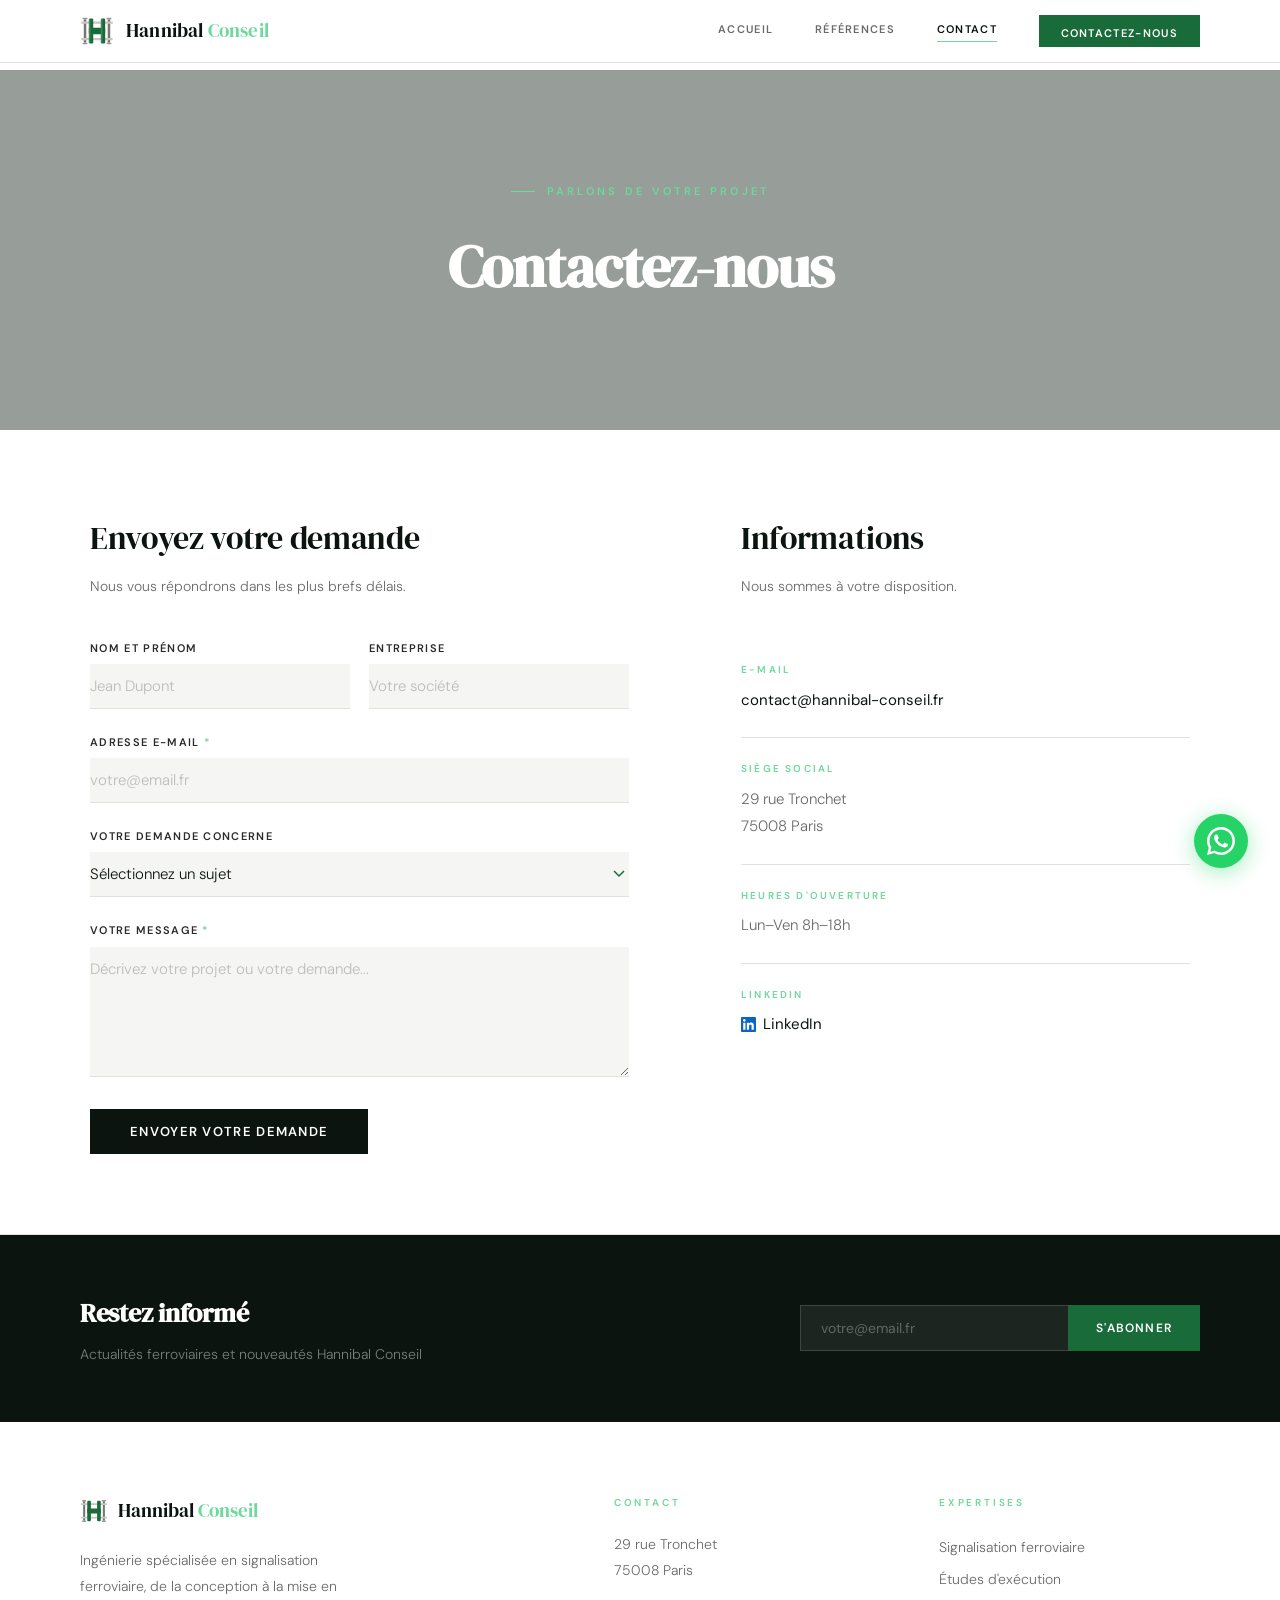
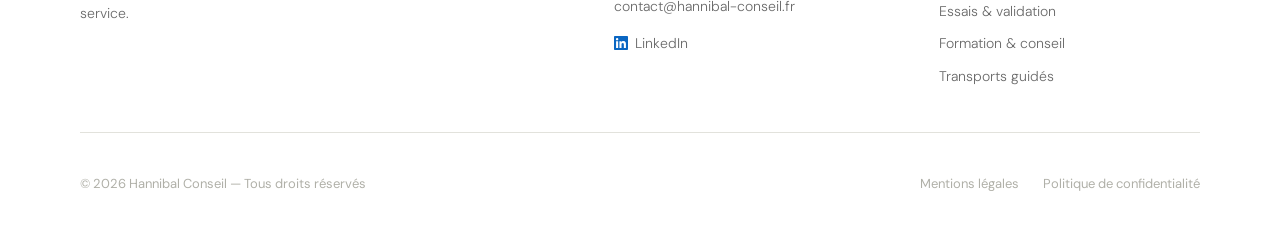
==== contact.html @ 4b941064 "Redesign: concept-ik inspired layout with unique railway touch - Full-screen centered hero with vide" ====
<!DOCTYPE html>
<html lang="fr">
<head>
<meta charset="UTF-8">
<link rel="icon" type="image/svg+xml" href="favicon.svg">
<link rel="shortcut icon" href="favicon.svg">
<meta name="viewport" content="width=device-width, initial-scale=1.0">
<title>Contact — Hannibal Conseil</title>
<meta name="description" content="Contactez Hannibal Conseil pour vos projets de signalisation ferroviaire. Réponse sous 24 à 48h ouvrées.">
<link href="https://fonts.googleapis.com/css2?family=DM+Sans:wght@300;400;500;600;700&family=DM+Serif+Display&display=swap" rel="stylesheet">
<link rel="stylesheet" href="style.css">
<style>
/* ── CONTACT ── */
.contact-wrap { padding: 5rem 5rem; background: var(--white); }
.contact-grid {
  display: grid; grid-template-columns: 1.2fr 1fr; gap: 7rem;
  max-width: 1100px; margin: 0 auto;
}

.form-title {
  font-family: 'DM Serif Display', serif; font-size: 2rem;
  color: var(--dark); margin-bottom: .5rem; letter-spacing: -.01em;
}
.form-sub { color: var(--muted); font-size: 14px; font-weight: 300; margin-bottom: 2.5rem; }
.form-row { display: grid; grid-template-columns: 1fr 1fr; gap: 1.2rem; }
.form-group { margin-bottom: 1.5rem; display: flex; flex-direction: column; gap: 6px; }
.form-group label { font-size: 11px; font-weight: 600; letter-spacing: .12em; text-transform: uppercase; color: var(--mid); }
.form-group input,
.form-group select,
.form-group textarea {
  background: var(--bg); border: none;
  border-bottom: 1.5px solid var(--border);
  padding: 12px 0; font-family: 'DM Sans', sans-serif;
  font-size: 15px; font-weight: 300; color: var(--dark);
  outline: none; width: 100%; transition: border-color .25s; appearance: none;
}
.form-group input:focus,
.form-group select:focus,
.form-group textarea:focus { border-bottom-color: var(--green); }
.form-group input::placeholder,
.form-group textarea::placeholder { color: rgba(106,106,106,.4); }
.form-group textarea { resize: vertical; min-height: 130px; }
.form-group select {
  background-image: url("data:image/svg+xml,%3Csvg xmlns='http://www.w3.org/2000/svg' width='12' height='8' viewBox='0 0 12 8'%3E%3Cpath d='M1 1l5 5 5-5' stroke='%231a6b3a' stroke-width='1.5' fill='none'/%3E%3C/svg%3E");
  background-repeat: no-repeat; background-position: right 4px center;
  background-color: var(--bg); padding-right: 32px; cursor: pointer;
}
.form-req { color: #6dd99a; }
.btn-submit {
  background: var(--dark); color: var(--white);
  border: none; padding: 14px 40px;
  font-family: 'DM Sans', sans-serif; font-size: 13px; font-weight: 600;
  letter-spacing: .1em; text-transform: uppercase;
  cursor: pointer; transition: background .2s, transform .2s; margin-top: .5rem;
}
.btn-submit:hover { background: var(--green); transform: translateY(-2px); }

/* Infos côté droit */
.info-title {
  font-family: 'DM Serif Display', serif; font-size: 2rem;
  color: var(--dark); margin-bottom: .5rem; letter-spacing: -.01em;
}
.info-sub { color: var(--muted); font-size: 14px; font-weight: 300; margin-bottom: 2.5rem; }
.info-block { padding: 1.4rem 0; border-bottom: 1px solid var(--border); }
.info-block:last-of-type { border-bottom: none; }
.info-label { font-size: 10px; font-weight: 600; letter-spacing: .22em; text-transform: uppercase; color: #6dd99a; margin-bottom: .5rem; }
.info-block p { color: var(--muted); font-size: 15px; font-weight: 300; line-height: 1.85; }
.info-block a { color: var(--dark); font-size: 15px; font-weight: 400; transition: color .2s; }
.info-block a:hover { color: #6dd99a; }

/* ════════════════════
   RESPONSIVE CONTACT
════════════════════ */
@media (max-width: 1100px) {
  .contact-wrap { padding: 4rem 3rem; }
  .contact-grid { gap: 5rem; }
}

@media (max-width: 900px) {
  .contact-wrap { padding: 3rem 2.5rem; }
  .contact-grid { grid-template-columns: 1fr; gap: 3.5rem; }
}

@media (max-width: 600px) {
  .contact-wrap { padding: 2.5rem 1.5rem; }
  .form-row { grid-template-columns: 1fr; }
  .btn-submit { width: 100%; text-align: center; }
}
</style>
</head>
<body>

<!-- BARRE DE PROGRESSION -->
<div class="scroll-progress" id="scroll-progress"></div>

<!-- BURGER OVERLAY -->
<div class="nav-overlay" id="nav-overlay">
  <a href="index.html">Accueil</a>
  <a href="references.html">Références</a>
  <a href="contact.html">Contact</a>
  <a href="contact.html" class="nav-overlay-cta">Contactez-nous</a>
</div>

<!-- NAV -->
<nav id="navbar" class="opaque">
  <a href="index.html" class="nav-logo">
    <svg viewBox="0 0 54 54" style="width:34px;height:34px;flex-shrink:0" xmlns="http://www.w3.org/2000/svg">
      <rect x="4" y="6" width="8" height="2.5" rx="1" fill="#9a9896"/>
      <rect x="6" y="8.5" width="4" height="37" fill="#787674"/>
      <rect x="4" y="45.5" width="8" height="2.5" rx="1" fill="#9a9896"/>
      <rect x="42" y="6" width="8" height="2.5" rx="1" fill="#9a9896"/>
      <rect x="44" y="8.5" width="4" height="37" fill="#787674"/>
      <rect x="42" y="45.5" width="8" height="2.5" rx="1" fill="#9a9896"/>
      <rect x="2" y="12" width="50" height="3.5" rx="1" fill="#c8c6c2"/>
      <rect x="2" y="38" width="50" height="3.5" rx="1" fill="#c8c6c2"/>
      <rect x="14" y="7" width="7" height="40" rx="2" fill="#1a6b3a"/>
      <rect x="33" y="7" width="7" height="40" rx="2" fill="#1a6b3a"/>
      <rect x="14" y="22" width="26" height="10" rx="1.5" fill="#1a6b3a"/>
      <rect x="14" y="7" width="2.5" height="40" rx="1" fill="white" opacity="0.18"/>
      <rect x="33" y="7" width="2.5" height="40" rx="1" fill="white" opacity="0.18"/>
    </svg>
    <span class="nav-brand">Hannibal <em>Conseil</em></span>
  </a>
  <div class="nav-links">
    <a href="index.html">Accueil</a>
    <a href="references.html">Références</a>
    <a href="contact.html" class="active">Contact</a>
    <a href="contact.html" class="nav-cta">Contactez-nous</a>
  </div>
  <button class="burger" id="burger" aria-label="Menu">
    <span></span><span></span><span></span>
  </button>
</nav>

<!-- PAGE HERO -->
<div class="page-hero">
  <div class="page-hero-bg" style="background-image:url('https://images.unsplash.com/photo-1671695060824-3ff0fd2e7079?auto=format&fit=crop&w=1920')"></div>
  <div class="page-hero-overlay"></div>
  <div class="page-hero-content">
    <div class="page-hero-eyebrow">Parlons de votre projet</div>
    <h1>Contactez-nous</h1>
  </div>
</div>

<!-- FORMULAIRE + INFOS -->
<section class="contact-wrap">
  <div class="contact-grid">

    <!-- Formulaire -->
    <div class="reveal">
      <div class="form-title">Envoyez votre demande</div>
      <p class="form-sub">Nous vous répondrons dans les plus brefs délais.</p>
      <form name="contact" method="POST" data-netlify="true" data-netlify-honeypot="bot-field" action="/merci.html" id="contact-form">
        <input type="hidden" name="form-name" value="contact">
        <p hidden><input name="bot-field"></p>
        <div class="form-row">
          <div class="form-group">
            <label>Nom et Prénom</label>
            <input type="text" name="from_name" placeholder="Jean Dupont" required>
          </div>
          <div class="form-group">
            <label>Entreprise</label>
            <input type="text" name="company" placeholder="Votre société">
          </div>
        </div>
        <div class="form-group">
          <label>Adresse e-mail <span class="form-req">*</span></label>
          <input type="email" name="reply_to" placeholder="votre@email.fr" required>
        </div>
        <div class="form-group">
          <label>Votre demande concerne</label>
          <select name="subject">
            <option value="" disabled selected>Sélectionnez un sujet</option>
            <option value="Une prestation d'essais">Une prestation d'essais</option>
            <option value="Une prestation d'études">Une prestation d'études</option>
            <option value="Une formation">Une formation</option>
            <option value="Autre">Autre...</option>
          </select>
        </div>
        <div class="form-group">
          <label>Votre message <span class="form-req">*</span></label>
          <textarea name="message" placeholder="Décrivez votre projet ou votre demande..." required></textarea>
        </div>
        <button type="submit" class="btn-submit">Envoyer votre demande</button>
      </form>
    </div>

    <!-- Informations -->
    <div class="reveal d1">
      <div class="info-title">Informations</div>
      <p class="info-sub">Nous sommes à votre disposition.</p>
      <div class="info-block">
        <div class="info-label">E-mail</div>
        <a href="mailto:contact@hannibal-conseil.fr">contact@hannibal-conseil.fr</a>
      </div>
      <div class="info-block">
        <div class="info-label">Siège social</div>
        <p>29 rue Tronchet<br>75008 Paris</p>
      </div>
      <div class="info-block">
        <div class="info-label">Heures d'ouverture</div>
        <p>Lun–Ven 8h–18h</p>
      </div>
      <div class="info-block">
        <div class="info-label">LinkedIn</div>
        <a href="https://www.linkedin.com/in/wisam-i-6a949890" target="_blank" style="display:inline-flex;align-items:center;gap:7px;">
  <svg xmlns="http://www.w3.org/2000/svg" width="15" height="15" viewBox="0 0 24 24" fill="#0A66C2"><path d="M20.447 20.452h-3.554v-5.569c0-1.328-.027-3.037-1.852-3.037-1.853 0-2.136 1.445-2.136 2.939v5.667H9.351V9h3.414v1.561h.046c.477-.9 1.637-1.85 3.37-1.85 3.601 0 4.267 2.37 4.267 5.455v6.286zM5.337 7.433a2.062 2.062 0 0 1-2.063-2.065 2.064 2.064 0 1 1 2.063 2.065zm1.782 13.019H3.555V9h3.564v11.452zM22.225 0H1.771C.792 0 0 .774 0 1.729v20.542C0 23.227.792 24 1.771 24h20.451C23.2 24 24 23.227 24 22.271V1.729C24 .774 23.2 0 22.222 0h.003z"/></svg>
  LinkedIn
</a>
      </div>
    </div>

  </div>
</section>

<!-- FOOTER -->
<footer>
  <div class="footer-newsletter">
    <div class="footer-newsletter-text">
      <h3>Restez informé</h3>
      <p>Actualités ferroviaires et nouveautés Hannibal Conseil</p>
    </div>
    <form class="newsletter-form" onsubmit="return false;">
      <input type="email" placeholder="votre@email.fr" aria-label="Votre adresse e-mail">
      <button type="submit">S'abonner</button>
    </form>
  </div>
  <div class="footer-main">
    <div class="footer-inner">
      <div class="footer-col">
        <div class="footer-logo">
          <svg viewBox="0 0 54 54" style="width:28px;height:28px" xmlns="http://www.w3.org/2000/svg">
            <rect x="4" y="6" width="8" height="2.5" rx="1" fill="#9a9896"/>
            <rect x="6" y="8.5" width="4" height="37" fill="#787674"/>
            <rect x="4" y="45.5" width="8" height="2.5" rx="1" fill="#9a9896"/>
            <rect x="42" y="6" width="8" height="2.5" rx="1" fill="#9a9896"/>
            <rect x="44" y="8.5" width="4" height="37" fill="#787674"/>
            <rect x="42" y="45.5" width="8" height="2.5" rx="1" fill="#9a9896"/>
            <rect x="2" y="12" width="50" height="3.5" rx="1" fill="#c8c6c2"/>
            <rect x="2" y="38" width="50" height="3.5" rx="1" fill="#c8c6c2"/>
            <rect x="14" y="7" width="7" height="40" rx="2" fill="#1a6b3a"/>
            <rect x="33" y="7" width="7" height="40" rx="2" fill="#1a6b3a"/>
            <rect x="14" y="22" width="26" height="10" rx="1.5" fill="#1a6b3a"/>
          </svg>
          <span class="footer-name">Hannibal <em>Conseil</em></span>
        </div>
        <p class="footer-desc">Ingénierie spécialisée en signalisation ferroviaire, de la conception à la mise en service.</p>
      </div>
      <div class="footer-col">
        <div class="footer-col-title">Contact</div>
        <p>29 rue Tronchet<br>75008 Paris</p>
        <a href="mailto:contact@hannibal-conseil.fr" style="margin-top:.6rem;display:block">contact@hannibal-conseil.fr</a>
        <a href="https://www.linkedin.com/in/wisam-i-6a949890" target="_blank" style="display:inline-flex;align-items:center;gap:7px;margin-top:.5rem">
          <svg xmlns="http://www.w3.org/2000/svg" width="14" height="14" viewBox="0 0 24 24" fill="#0A66C2"><path d="M20.447 20.452h-3.554v-5.569c0-1.328-.027-3.037-1.852-3.037-1.853 0-2.136 1.445-2.136 2.939v5.667H9.351V9h3.414v1.561h.046c.477-.9 1.637-1.85 3.37-1.85 3.601 0 4.267 2.37 4.267 5.455v6.286zM5.337 7.433a2.062 2.062 0 0 1-2.063-2.065 2.064 2.064 0 1 1 2.063 2.065zm1.782 13.019H3.555V9h3.564v11.452zM22.225 0H1.771C.792 0 0 .774 0 1.729v20.542C0 23.227.792 24 1.771 24h20.451C23.2 24 24 23.227 24 22.271V1.729C24 .774 23.2 0 22.222 0h.003z"/></svg>
          LinkedIn
        </a>
      </div>
      <div class="footer-col">
        <div class="footer-col-title">Expertises</div>
        <div class="footer-exp">
          Signalisation ferroviaire<br>
          Études d'exécution<br>
          Essais &amp; validation<br>
          Formation &amp; conseil<br>
          Transports guidés
        </div>
      </div>
    </div>
    <div class="footer-bottom">
      <span class="footer-copy">© 2026 Hannibal Conseil — Tous droits réservés</span>
      <div class="footer-legal">
        <a href="mentions-legales.html">Mentions légales</a>
        <a href="privacy-policy.html">Politique de confidentialité</a>
      </div>
    </div>
  </div>
</footer>

<!-- BOUTON WHATSAPP -->
<a href="contact.html" class="whatsapp-btn" aria-label="Nous contacter">
  <svg xmlns="http://www.w3.org/2000/svg" viewBox="0 0 24 24" fill="white">
    <path d="M17.472 14.382c-.297-.149-1.758-.867-2.03-.967-.273-.099-.471-.148-.67.15-.197.297-.767.966-.94 1.164-.173.199-.347.223-.644.075-.297-.15-1.255-.463-2.39-1.475-.883-.788-1.48-1.761-1.653-2.059-.173-.297-.018-.458.13-.606.134-.133.298-.347.446-.52.149-.174.198-.298.298-.497.099-.198.05-.371-.025-.52-.075-.149-.669-1.612-.916-2.207-.242-.579-.487-.5-.669-.51-.173-.008-.371-.01-.57-.01-.198 0-.52.074-.792.372-.272.297-1.04 1.016-1.04 2.479 0 1.462 1.065 2.875 1.213 3.074.149.198 2.096 3.2 5.077 4.487.709.306 1.262.489 1.694.625.712.227 1.36.195 1.871.118.571-.085 1.758-.719 2.006-1.413.248-.694.248-1.289.173-1.413-.074-.124-.272-.198-.57-.347z"/>
    <path d="M12 0C5.373 0 0 5.373 0 12c0 2.125.553 4.118 1.52 5.846L0 24l6.335-1.652C8.025 23.292 9.97 24 12 24c6.627 0 12-5.373 12-12S18.627 0 12 0zm0 21.818c-1.848 0-3.592-.537-5.07-1.466l-.364-.216-3.758.98.998-3.672-.237-.376C2.645 15.397 2.182 13.748 2.182 12c0-5.419 4.399-9.818 9.818-9.818S21.818 6.581 21.818 12 17.419 21.818 12 21.818z"/>
  </svg>
</a>

<script>
const bar = document.getElementById('scroll-progress');
window.addEventListener('scroll', () => {
  const h = document.documentElement;
  bar.style.width = (h.scrollTop / (h.scrollHeight - h.clientHeight) * 100) + '%';
}, { passive: true });

const nav = document.getElementById('navbar');
let lastY = 0;
window.addEventListener('scroll', () => {
  const y = window.scrollY;
  nav.style.transform = (y > lastY && y > 150) ? 'translateY(-100%)' : 'translateY(0)';
  lastY = y;
}, { passive: true });

const burger  = document.getElementById('burger');
const overlay = document.getElementById('nav-overlay');
burger.addEventListener('click', () => {
  burger.classList.toggle('open');
  overlay.classList.toggle('open');
  document.body.style.overflow = burger.classList.contains('open') ? 'hidden' : '';
});
overlay.querySelectorAll('a').forEach(a => {
  a.addEventListener('click', () => {
    burger.classList.remove('open');
    overlay.classList.remove('open');
    document.body.style.overflow = '';
  });
});

const io = new IntersectionObserver(entries => {
  entries.forEach(e => { if (e.isIntersecting) { e.target.classList.add('visible'); io.unobserve(e.target); } });
}, { threshold: 0.1 });
document.querySelectorAll('.reveal').forEach(el => io.observe(el));
</script>
</body>
</html>
---- style.css ----
/* ═══════════════════════════════════════════════════════════════
   HANNIBAL CONSEIL — Feuille de style commune v2
   ═══════════════════════════════════════════════════════════════ */

*, *::before, *::after { box-sizing: border-box; margin: 0; padding: 0; }

:root {
  --green:     #1a6b3a;
  --green-dk:  #0d4424;
  --green-lt:  #e8f5ee;
  --green-mid: #2d8f50;
  --green-acc: #6dd99a;
  --white:     #ffffff;
  --bg:        #f5f5f3;
  --dark:      #0c1410;
  --mid:       #2a2a2a;
  --muted:     #6a6a6a;
  --border:    #e2e2dc;
  --text:      #1e1e1e;
  --nav-h:     70px;
}

html { scroll-behavior: smooth; }
body {
  font-family: 'DM Sans', sans-serif;
  color: var(--text);
  background: var(--white);
  font-size: 16px;
  line-height: 1.75;
  overflow-x: hidden;
}
a { text-decoration: none; color: inherit; }
img { display: block; max-width: 100%; }

/* ── BARRE DE PROGRESSION (touche unique) ── */
.scroll-progress {
  position: fixed; top: 0; left: 0; z-index: 500;
  height: 3px; width: 0%;
  background: linear-gradient(90deg, var(--green) 0%, var(--green-acc) 100%);
  pointer-events: none;
  transition: width .06s linear;
}

/* ── ANIMATIONS ── */
@keyframes fadeUp  { from { opacity:0; transform:translateY(30px) } to { opacity:1; transform:translateY(0) } }
@keyframes fadeIn  { from { opacity:0 } to { opacity:1 } }
@keyframes scaleIn { from { opacity:0; transform:scale(.97) } to { opacity:1; transform:scale(1) } }
@keyframes slideIn { from { opacity:0; transform:translateX(-20px) } to { opacity:1; transform:translateX(0) } }
@keyframes pulse   { 0%,100%{ opacity:.4; transform:scaleY(.9) } 50%{ opacity:1; transform:scaleY(1) } }

.reveal   { opacity:0; transform:translateY(24px);  transition: opacity .8s ease, transform .8s ease; }
.reveal-r { opacity:0; transform:translateX(28px);  transition: opacity .8s ease, transform .8s ease; }
.reveal-l { opacity:0; transform:translateX(-28px); transition: opacity .8s ease, transform .8s ease; }
.reveal.visible, .reveal-r.visible, .reveal-l.visible { opacity:1; transform:none; }
.d1 { transition-delay: .15s; }
.d2 { transition-delay: .30s; }
.d3 { transition-delay: .45s; }

/* ── SECTION TAG ── */
.section-tag {
  font-size: 11px; font-weight: 600; letter-spacing: .3em;
  text-transform: uppercase; color: var(--green-acc);
  margin-bottom: 1rem;
  display: flex; align-items: center; gap: 12px;
}
.section-tag::before { content:''; width:24px; height:1.5px; background:var(--green-acc); flex-shrink:0; }

/* ── NAVIGATION ── */
nav {
  position: fixed; top:0; left:0; right:0; z-index: 200;
  height: var(--nav-h);
  display: flex; align-items: center; justify-content: space-between;
  padding: 0 5rem;
  background: transparent;
  transition: background .35s ease, box-shadow .35s ease, height .35s ease;
}
nav.sticky, nav.opaque {
  background: rgba(255,255,255,.92);
  backdrop-filter: blur(20px);
  -webkit-backdrop-filter: blur(20px);
  box-shadow: 0 1px 0 var(--border);
  height: 62px;
}
.nav-logo { display:flex; align-items:center; gap:12px; transition:opacity .2s; }
.nav-logo:hover { opacity:.8; }
.nav-brand { font-family:'DM Serif Display',serif; font-size:19px; color:var(--white); transition:color .35s; letter-spacing:.01em; }
nav.sticky .nav-brand, nav.opaque .nav-brand { color:var(--dark); }
.nav-brand em { color:var(--green-acc); font-style:normal; }

.nav-links { display:flex; align-items:center; gap:2.6rem; }
.nav-links a {
  font-size:11px; font-weight:600; letter-spacing:.12em;
  text-transform:uppercase; color:rgba(255,255,255,.75);
  position:relative; padding-bottom:3px; transition:color .25s;
}
.nav-links a::after {
  content:''; position:absolute; bottom:0; left:0;
  width:0; height:1.5px; background:var(--green-acc);
  transition:width .3s ease;
}
.nav-links a:hover, .nav-links a.active { color:var(--white); }
.nav-links a:hover::after, .nav-links a.active::after { width:100%; }
nav.sticky .nav-links a, nav.opaque .nav-links a { color:var(--muted); }
nav.sticky .nav-links a:hover, nav.sticky .nav-links a.active,
nav.opaque .nav-links a:hover, nav.opaque .nav-links a.active { color:var(--dark); }

.nav-cta {
  background:var(--green) !important; color:var(--white) !important;
  padding:9px 22px; font-size:11px; font-weight:600;
  letter-spacing:.12em; text-transform:uppercase;
  transition:background .2s, transform .2s;
}
.nav-cta::after { display:none !important; }
.nav-cta:hover { background:var(--green-dk) !important; transform:translateY(-1px); }

/* Burger */
.burger {
  display:none;
  flex-direction:column; justify-content:center; align-items:center; gap:5px;
  width:40px; height:40px; cursor:pointer;
  background:none; border:1px solid rgba(255,255,255,.3);
  transition:border-color .2s;
}
nav.sticky .burger, nav.opaque .burger { border-color:var(--border); }
.burger:hover { border-color:var(--green-acc); }
.burger span { display:block; width:18px; height:1.5px; background:var(--white); transition:all .35s cubic-bezier(.77,0,.175,1); }
nav.sticky .burger span, nav.opaque .burger span { background:var(--dark); }
.burger.open span:nth-child(1) { transform:translateY(6.5px) rotate(45deg); }
.burger.open span:nth-child(2) { opacity:0; transform:scaleX(0); }
.burger.open span:nth-child(3) { transform:translateY(-6.5px) rotate(-45deg); }

/* Overlay mobile */
.nav-overlay {
  position:fixed; inset:0; z-index:199;
  background:rgba(10,10,10,.97);
  display:flex; flex-direction:column; align-items:center; justify-content:center; gap:2rem;
  opacity:0; pointer-events:none;
  transition:opacity .4s ease;
}
.nav-overlay.open { opacity:1; pointer-events:all; }
.nav-overlay a {
  font-family:'DM Serif Display',serif;
  font-size:clamp(1.8rem,6vw,3rem);
  color:rgba(255,255,255,.5);
  transform:translateY(14px); opacity:0;
  transition:color .25s, transform .5s ease, opacity .5s ease;
}
.nav-overlay.open a { transform:translateY(0); opacity:1; }
.nav-overlay.open a:nth-child(1) { transition-delay:.05s; }
.nav-overlay.open a:nth-child(2) { transition-delay:.1s; }
.nav-overlay.open a:nth-child(3) { transition-delay:.15s; }
.nav-overlay.open a:nth-child(4) { transition-delay:.2s; }
.nav-overlay a:hover { color:var(--green-acc); }
.nav-overlay .nav-overlay-cta {
  margin-top:1rem;
  background:var(--green); color:var(--white) !important;
  padding:14px 40px; font-family:'DM Sans',sans-serif;
  font-size:13px; font-weight:600; letter-spacing:.1em; text-transform:uppercase;
}

/* ── PAGE HERO (pages internes) ── */
.page-hero {
  margin-top:var(--nav-h);
  position:relative; height:360px; overflow:hidden;
  display:flex; align-items:center; justify-content:center; text-align:center;
}
.page-hero-bg {
  position:absolute; inset:0;
  background-size:cover; background-position:center;
  animation:scaleIn 1.2s ease both;
}
.page-hero-overlay { position:absolute; inset:0; background:rgba(8,22,14,.42); }
.page-hero-content { position:relative; z-index:2; padding:0 2rem; }
.page-hero-eyebrow {
  font-size:11px; font-weight:600; letter-spacing:.3em;
  text-transform:uppercase; color:var(--green-acc);
  margin-bottom:1rem; animation:fadeUp .7s ease .2s both;
  display:flex; align-items:center; justify-content:center; gap:12px;
}
.page-hero-eyebrow::before { content:''; width:24px; height:1.5px; background:var(--green-acc); }
.page-hero-content h1 {
  font-family:'DM Serif Display',serif; color:var(--white);
  font-size:clamp(2.2rem,4.5vw,3.6rem); letter-spacing:-.02em;
  animation:fadeUp .8s ease .3s both;
}

/* ── RAIL DIVIDER (touche ferroviaire unique) ── */
.rail-divider {
  height: 28px; width: 100%; overflow: hidden;
  position: relative; background: var(--bg);
  display: flex; align-items: center;
}
.rail-divider::before,
.rail-divider::after {
  content: '';
  position: absolute; left: 0; right: 0;
  height: 1.5px;
  background: var(--border);
}
.rail-divider::before { top: 10px; }
.rail-divider::after  { bottom: 10px; }
.rail-divider-sleepers {
  position: absolute; inset: 0;
  background: repeating-linear-gradient(
    to right,
    transparent 0px, transparent 20px,
    var(--border) 20px, var(--border) 22px
  );
  opacity: .6;
}

/* ── LIEN FLÈCHE ── */
.link-arrow {
  display:inline-flex; align-items:center; gap:8px;
  font-size:13px; font-weight:600; letter-spacing:.08em;
  text-transform:uppercase; color:var(--green-acc);
}
.link-arrow span { font-size:15px; transition:transform .2s; }
.link-arrow:hover span { transform:translateX(4px); }

/* ── BOUTON WHATSAPP ── */
.whatsapp-btn {
  position:fixed; bottom:2rem; right:2rem; z-index:300;
  width:54px; height:54px;
  background:#25D366; border-radius:50%;
  display:flex; align-items:center; justify-content:center;
  box-shadow:0 4px 22px rgba(37,211,102,.42);
  transition:transform .3s cubic-bezier(.34,1.56,.64,1), box-shadow .3s;
}
.whatsapp-btn:hover { transform:scale(1.12); box-shadow:0 8px 32px rgba(37,211,102,.55); }
.whatsapp-btn svg { width:28px; height:28px; }

/* ══════════════════════════════════════════
   FOOTER COMMUN
══════════════════════════════════════════ */
footer { background:var(--white); border-top:1px solid var(--border); }

.footer-newsletter {
  background:var(--dark); padding:3.5rem 5rem;
  display:flex; align-items:center; justify-content:space-between; gap:3rem;
}
.footer-newsletter-text h3 {
  font-family:'DM Serif Display',serif;
  font-size:1.6rem; color:var(--white);
  margin-bottom:.4rem; letter-spacing:-.01em;
}
.footer-newsletter-text p { color:rgba(255,255,255,.45); font-size:14px; font-weight:300; }
.newsletter-form { display:flex; min-width:400px; }
.newsletter-form input {
  flex:1; background:rgba(255,255,255,.07);
  border:1px solid rgba(255,255,255,.15); border-right:none;
  padding:13px 20px; font-family:'DM Sans',sans-serif;
  font-size:14px; color:var(--white); outline:none;
  transition:border-color .25s;
}
.newsletter-form input::placeholder { color:rgba(255,255,255,.3); }
.newsletter-form input:focus { border-color:var(--green-acc); }
.newsletter-form button {
  background:var(--green); color:var(--white);
  border:none; padding:13px 28px;
  font-family:'DM Sans',sans-serif; font-size:12px;
  font-weight:600; letter-spacing:.1em; text-transform:uppercase;
  cursor:pointer; transition:background .2s;
  white-space:nowrap;
}
.newsletter-form button:hover { background:var(--green-mid); }

.footer-main { padding:4.5rem 5rem 2rem; }
.footer-inner {
  display:grid; grid-template-columns:1.8fr 1fr 1fr;
  gap:4rem; margin-bottom:2.5rem;
  padding-bottom:2.5rem; border-bottom:1px solid var(--border);
}
.footer-logo { display:flex; align-items:center; gap:10px; margin-bottom:1.2rem; }
.footer-name { font-family:'DM Serif Display',serif; font-size:19px; color:var(--dark); }
.footer-name em { color:var(--green-acc); font-style:normal; }
.footer-desc { color:var(--muted); font-size:14px; font-weight:300; line-height:1.9; max-width:300px; }
.footer-col-title { font-size:10px; font-weight:600; letter-spacing:.28em; text-transform:uppercase; color:var(--green-acc); margin-bottom:1.2rem; }
.footer-col p { color:var(--muted); font-size:14px; font-weight:300; line-height:1.9; }
.footer-col a { color:var(--muted); font-size:14px; font-weight:300; display:block; margin-bottom:5px; transition:color .2s; }
.footer-col a:hover { color:var(--dark); }
.footer-exp { color:var(--muted); font-size:14px; font-weight:300; line-height:2.3; }
.footer-bottom { display:flex; align-items:center; justify-content:space-between; }
.footer-copy { color:#b0b0a8; font-size:13px; }
.footer-legal { display:flex; gap:1.5rem; }
.footer-legal a { color:#b0b0a8; font-size:13px; transition:color .2s; }
.footer-legal a:hover { color:var(--green-acc); }

/* ══════════════════════════════════════════
   RESPONSIVE — BREAKPOINTS
══════════════════════════════════════════ */

@media (max-width: 1100px) {
  nav { padding:0 3rem; }
  .footer-newsletter { padding:3rem; }
  .footer-main { padding:4rem 3rem 2rem; }
  .footer-inner { gap:3rem; }
}

@media (max-width: 900px) {
  nav { padding:0 2rem; }
  .nav-links { display:none; }
  .burger { display:flex; }
  .page-hero { height:280px; }
  .footer-newsletter {
    padding:3rem 2.5rem;
    flex-direction:column; align-items:flex-start; gap:2rem;
  }
  .newsletter-form { min-width:auto; width:100%; }
  .footer-main { padding:3.5rem 2rem 1.5rem; }
  .footer-inner { grid-template-columns:1fr 1fr; gap:2.5rem; }
  .footer-bottom { flex-direction:column; gap:1rem; align-items:flex-start; }
}

@media (max-width: 600px) {
  nav { padding:0 1.2rem; }
  .page-hero { height:240px; }
  .page-hero-content h1 { font-size:1.8rem; }
  .footer-newsletter { padding:2.5rem 1.5rem; }
  .newsletter-form { flex-direction:column; }
  .newsletter-form input { border-right:1px solid rgba(255,255,255,.15); }
  .newsletter-form button { padding:13px 20px; }
  .footer-main { padding:2.5rem 1.2rem 1.2rem; }
  .footer-inner { grid-template-columns:1fr; gap:2rem; }
  .footer-legal { flex-direction:column; gap:.6rem; }
  .whatsapp-btn { bottom:1.5rem; right:1.5rem; }
}
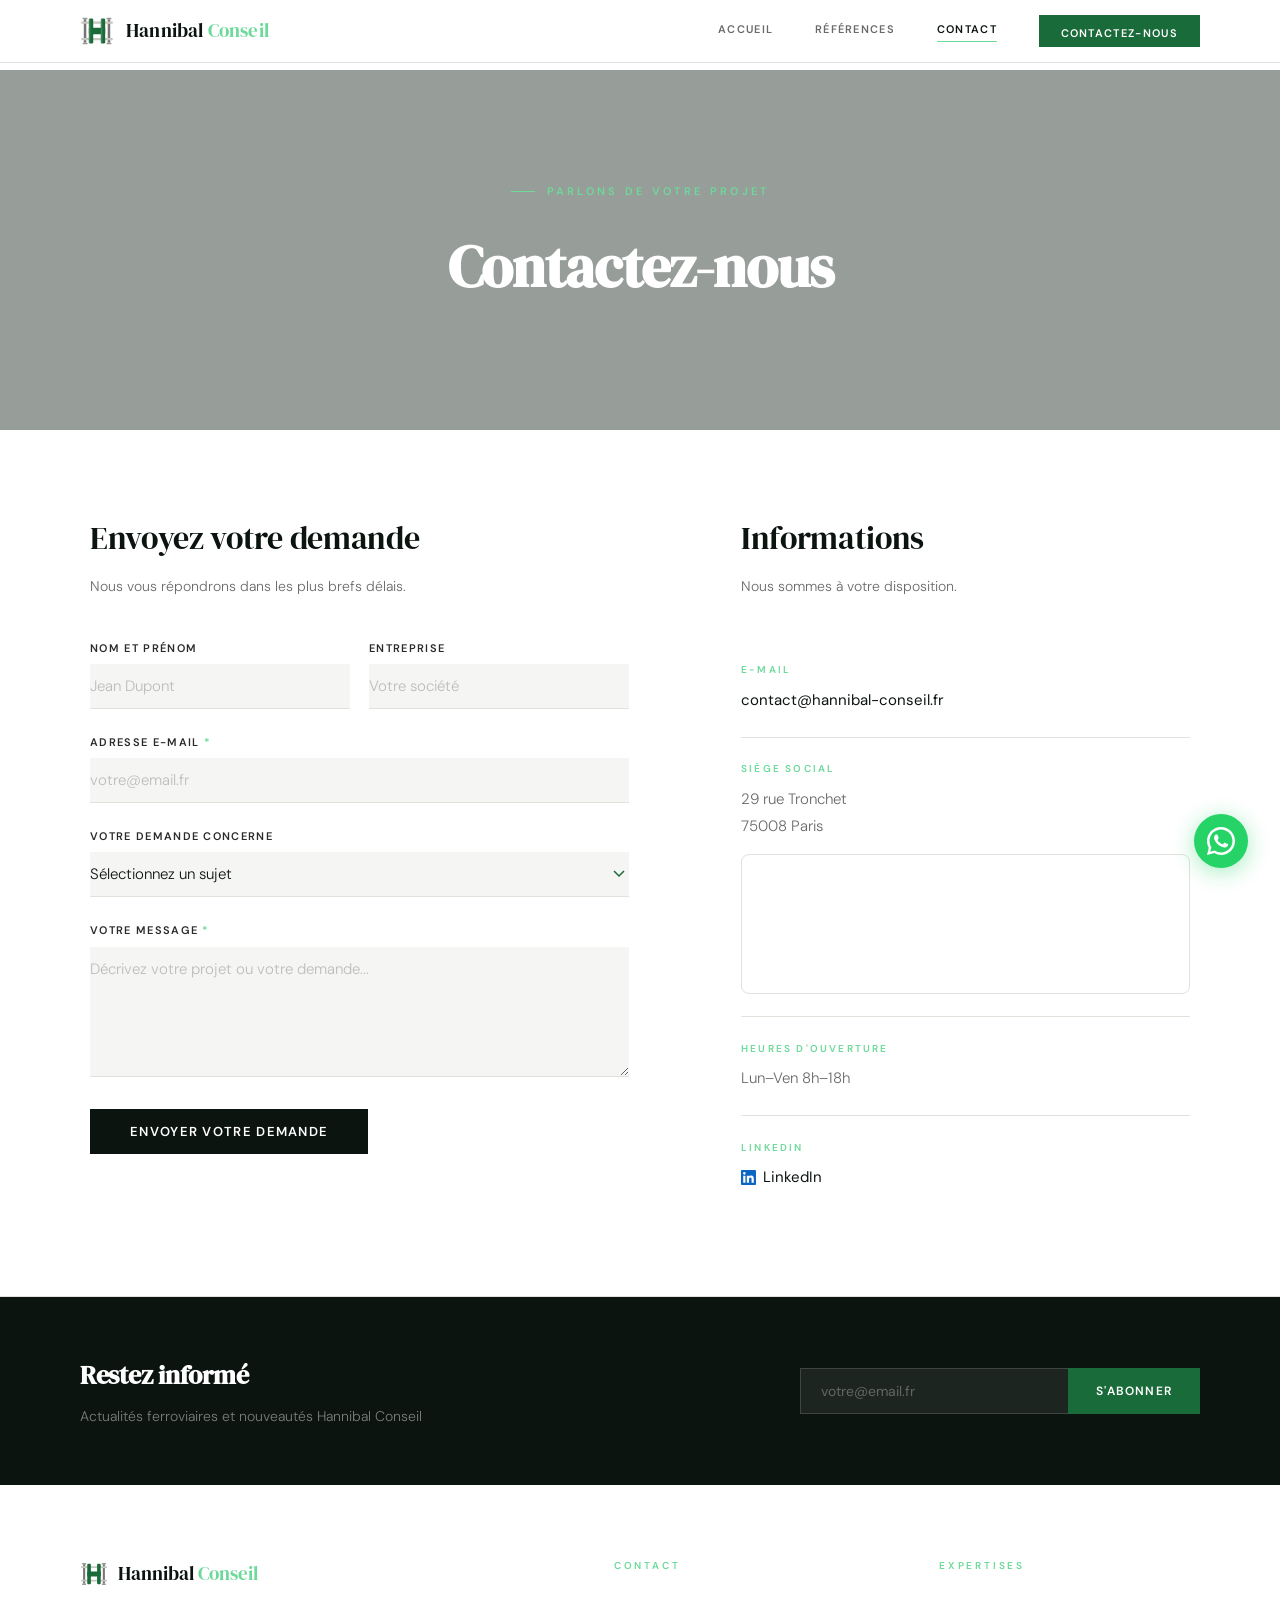
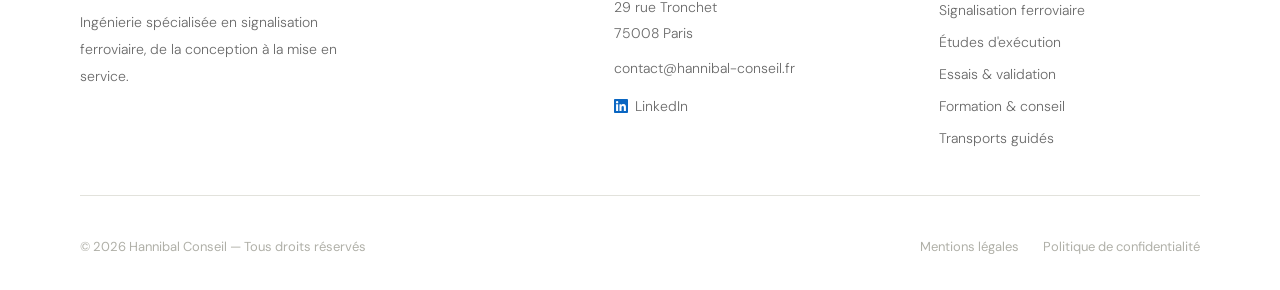
==== commit 5ed1cc57: "Contact: mini Google Maps embed next to Siege social" ====
--- a/contact.html
+++ b/contact.html
@@ -195,7 +195,16 @@
       </div>
       <div class="info-block">
         <div class="info-label">Siège social</div>
-        <p>29 rue Tronchet<br>75008 Paris</p>
+        <p style="margin-bottom:.8rem">29 rue Tronchet<br>75008 Paris</p>
+        <div style="border-radius:8px;overflow:hidden;border:1px solid var(--border);height:140px;">
+          <iframe
+            src="https://www.google.com/maps/embed?pb=!1m18!1m12!1m3!1d2624.2!2d2.3268!3d48.8742!2m3!1f0!2f0!3f0!3m2!1i1024!2i768!4f13.1!3m3!1m2!1s0x47e66e38d3c62181%3A0x9c63d04e0c48b0c0!2s29%20Rue%20Tronchet%2C%2075008%20Paris!5e0!3m2!1sfr!2sfr!4v1"
+            width="100%" height="140" style="border:0;display:block"
+            allowfullscreen="" loading="lazy"
+            referrerpolicy="no-referrer-when-downgrade"
+            title="29 rue Tronchet, Paris 8e">
+          </iframe>
+        </div>
       </div>
       <div class="info-block">
         <div class="info-label">Heures d'ouverture</div>
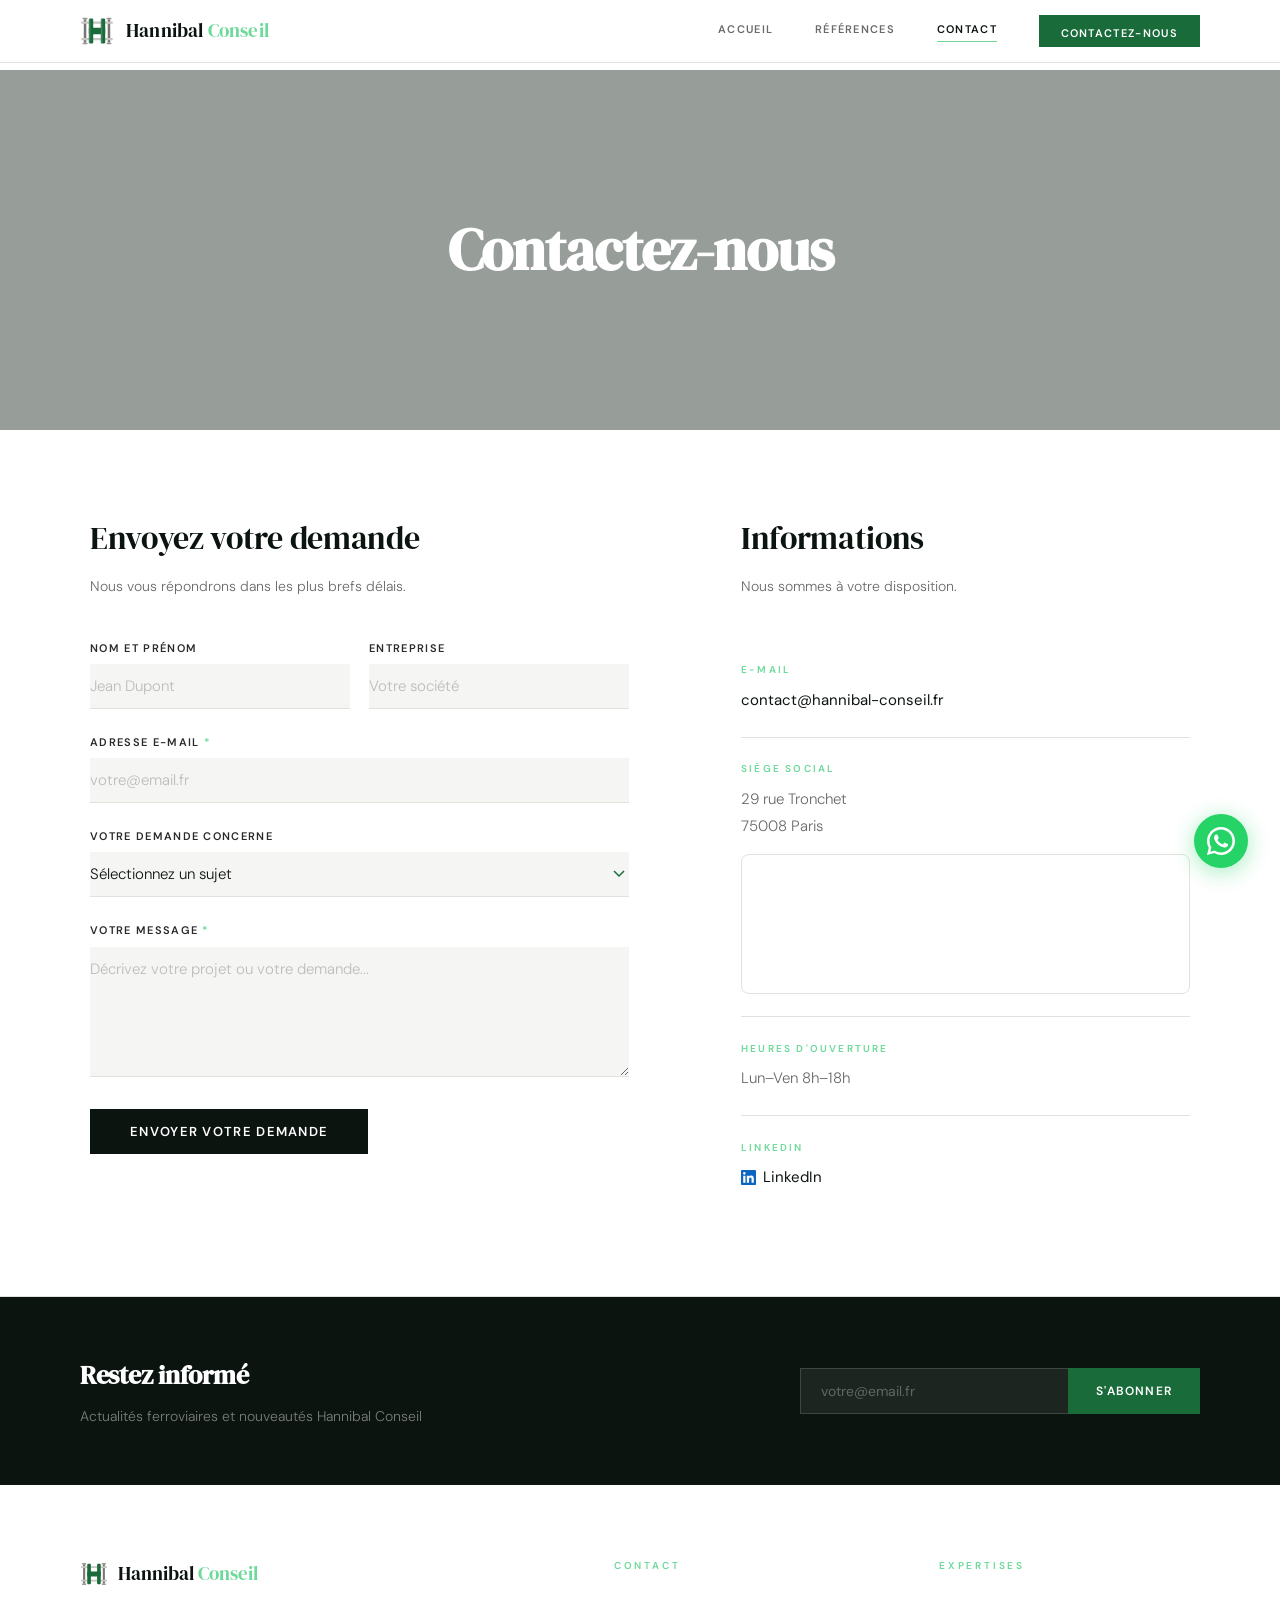
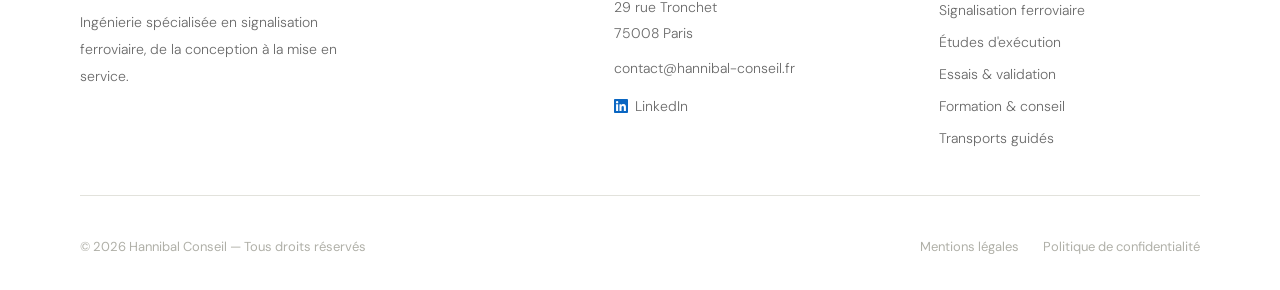
==== commit d72604b9: "Comment out project eyebrow in contact.html Comment out the project eyebrow section in the contact p" ====
--- a/contact.html
+++ b/contact.html
@@ -137,7 +137,7 @@
   <div class="page-hero-bg" style="background-image:url('https://images.unsplash.com/photo-1671695060824-3ff0fd2e7079?auto=format&fit=crop&w=1920')"></div>
   <div class="page-hero-overlay"></div>
   <div class="page-hero-content">
-    <div class="page-hero-eyebrow">Parlons de votre projet</div>
+   <!-- <div class="page-hero-eyebrow">Parlons de votre projet</div>-->
     <h1>Contactez-nous</h1>
   </div>
 </div>
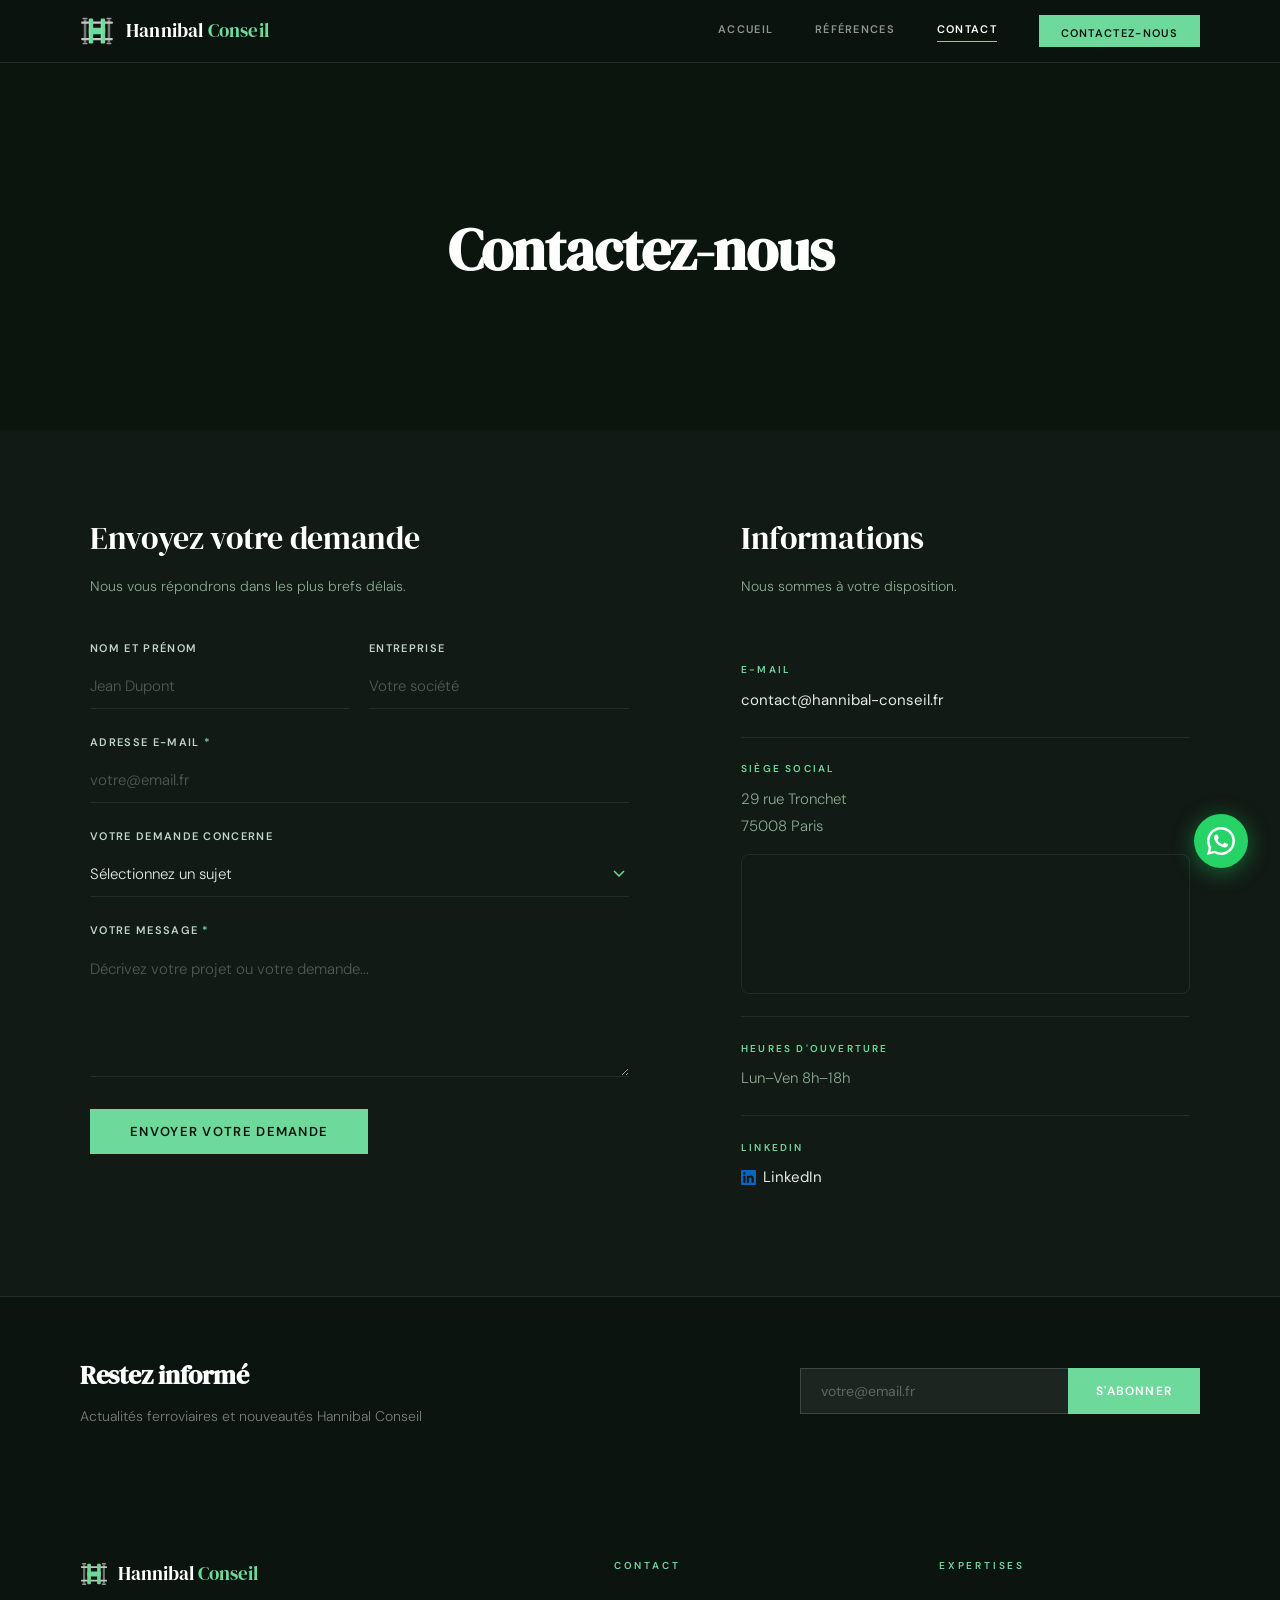
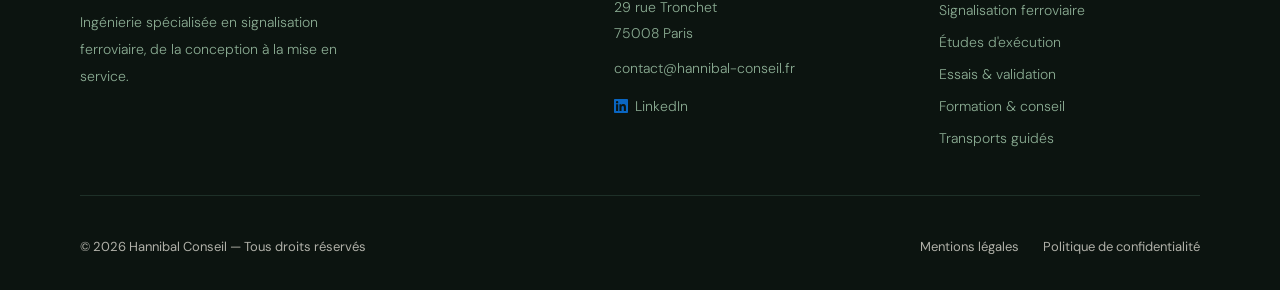
==== commit d69059a7: "Dark mode complet + unification verts (#6dd99a) sur tout le site Co-Authored-By: Claude Sonnet 4.6 <" ====
--- a/contact.html
+++ b/contact.html
@@ -9,9 +9,16 @@
 <meta name="description" content="Contactez Hannibal Conseil pour vos projets de signalisation ferroviaire. Réponse sous 24 à 48h ouvrées.">
 <link href="https://fonts.googleapis.com/css2?family=DM+Sans:wght@300;400;500;600;700&family=DM+Serif+Display&display=swap" rel="stylesheet">
 <link rel="stylesheet" href="style.css">
+<!-- Google Tag Manager -->
+<script>(function(w,d,s,l,i){w[l]=w[l]||[];w[l].push({'gtm.start':
+new Date().getTime(),event:'gtm.js'});var f=d.getElementsByTagName(s)[0],
+j=d.createElement(s),dl=l!='dataLayer'?'&l='+l:'';j.async=true;j.src=
+'https://www.googletagmanager.com/gtm.js?id='+i+dl;f.parentNode.insertBefore(j,f);
+})(window,document,'script','dataLayer','GTM-5385WJS5');</script>
+<!-- End Google Tag Manager -->
 <style>
 /* ── CONTACT ── */
-.contact-wrap { padding: 5rem 5rem; background: var(--white); }
+.contact-wrap { padding: 5rem 5rem; background: var(--bg); }
 .contact-grid {
   display: grid; grid-template-columns: 1.2fr 1fr; gap: 7rem;
   max-width: 1100px; margin: 0 auto;
@@ -19,7 +26,7 @@
 
 .form-title {
   font-family: 'DM Serif Display', serif; font-size: 2rem;
-  color: var(--dark); margin-bottom: .5rem; letter-spacing: -.01em;
+  color: var(--white); margin-bottom: .5rem; letter-spacing: -.01em;
 }
 .form-sub { color: var(--muted); font-size: 14px; font-weight: 300; margin-bottom: 2.5rem; }
 .form-row { display: grid; grid-template-columns: 1fr 1fr; gap: 1.2rem; }
@@ -31,41 +38,41 @@
   background: var(--bg); border: none;
   border-bottom: 1.5px solid var(--border);
   padding: 12px 0; font-family: 'DM Sans', sans-serif;
-  font-size: 15px; font-weight: 300; color: var(--dark);
+  font-size: 15px; font-weight: 300; color: var(--text);
   outline: none; width: 100%; transition: border-color .25s; appearance: none;
 }
 .form-group input:focus,
 .form-group select:focus,
 .form-group textarea:focus { border-bottom-color: var(--green); }
 .form-group input::placeholder,
-.form-group textarea::placeholder { color: rgba(106,106,106,.4); }
+.form-group textarea::placeholder { color: rgba(255,255,255,.28); }
 .form-group textarea { resize: vertical; min-height: 130px; }
 .form-group select {
-  background-image: url("data:image/svg+xml,%3Csvg xmlns='http://www.w3.org/2000/svg' width='12' height='8' viewBox='0 0 12 8'%3E%3Cpath d='M1 1l5 5 5-5' stroke='%231a6b3a' stroke-width='1.5' fill='none'/%3E%3C/svg%3E");
+  background-image: url("data:image/svg+xml,%3Csvg xmlns='http://www.w3.org/2000/svg' width='12' height='8' viewBox='0 0 12 8'%3E%3Cpath d='M1 1l5 5 5-5' stroke='%236dd99a' stroke-width='1.5' fill='none'/%3E%3C/svg%3E");
   background-repeat: no-repeat; background-position: right 4px center;
   background-color: var(--bg); padding-right: 32px; cursor: pointer;
 }
 .form-req { color: #6dd99a; }
 .btn-submit {
-  background: var(--dark); color: var(--white);
+  background: var(--green); color: var(--dark);
   border: none; padding: 14px 40px;
   font-family: 'DM Sans', sans-serif; font-size: 13px; font-weight: 600;
   letter-spacing: .1em; text-transform: uppercase;
   cursor: pointer; transition: background .2s, transform .2s; margin-top: .5rem;
 }
-.btn-submit:hover { background: var(--green); transform: translateY(-2px); }
+.btn-submit:hover { background: var(--green-dk); transform: translateY(-2px); }
 
 /* Infos côté droit */
 .info-title {
   font-family: 'DM Serif Display', serif; font-size: 2rem;
-  color: var(--dark); margin-bottom: .5rem; letter-spacing: -.01em;
+  color: var(--white); margin-bottom: .5rem; letter-spacing: -.01em;
 }
 .info-sub { color: var(--muted); font-size: 14px; font-weight: 300; margin-bottom: 2.5rem; }
 .info-block { padding: 1.4rem 0; border-bottom: 1px solid var(--border); }
 .info-block:last-of-type { border-bottom: none; }
 .info-label { font-size: 10px; font-weight: 600; letter-spacing: .22em; text-transform: uppercase; color: #6dd99a; margin-bottom: .5rem; }
 .info-block p { color: var(--muted); font-size: 15px; font-weight: 300; line-height: 1.85; }
-.info-block a { color: var(--dark); font-size: 15px; font-weight: 400; transition: color .2s; }
+.info-block a { color: var(--text); font-size: 15px; font-weight: 400; transition: color .2s; }
 .info-block a:hover { color: #6dd99a; }
 
 /* ════════════════════
@@ -89,7 +96,10 @@
 </style>
 </head>
 <body>
-
+<!-- Google Tag Manager (noscript) -->
+<noscript><iframe src="https://www.googletagmanager.com/ns.html?id=GTM-5385WJS5"
+height="0" width="0" style="display:none;visibility:hidden"></iframe></noscript>
+<!-- End Google Tag Manager (noscript) -->
 <!-- BARRE DE PROGRESSION -->
 <div class="scroll-progress" id="scroll-progress"></div>
 
@@ -113,9 +123,9 @@
       <rect x="42" y="45.5" width="8" height="2.5" rx="1" fill="#9a9896"/>
       <rect x="2" y="12" width="50" height="3.5" rx="1" fill="#c8c6c2"/>
       <rect x="2" y="38" width="50" height="3.5" rx="1" fill="#c8c6c2"/>
-      <rect x="14" y="7" width="7" height="40" rx="2" fill="#1a6b3a"/>
-      <rect x="33" y="7" width="7" height="40" rx="2" fill="#1a6b3a"/>
-      <rect x="14" y="22" width="26" height="10" rx="1.5" fill="#1a6b3a"/>
+      <rect x="14" y="7" width="7" height="40" rx="2" fill="#6dd99a"/>
+      <rect x="33" y="7" width="7" height="40" rx="2" fill="#6dd99a"/>
+      <rect x="14" y="22" width="26" height="10" rx="1.5" fill="#6dd99a"/>
       <rect x="14" y="7" width="2.5" height="40" rx="1" fill="white" opacity="0.18"/>
       <rect x="33" y="7" width="2.5" height="40" rx="1" fill="white" opacity="0.18"/>
     </svg>
@@ -247,9 +257,9 @@
             <rect x="42" y="45.5" width="8" height="2.5" rx="1" fill="#9a9896"/>
             <rect x="2" y="12" width="50" height="3.5" rx="1" fill="#c8c6c2"/>
             <rect x="2" y="38" width="50" height="3.5" rx="1" fill="#c8c6c2"/>
-            <rect x="14" y="7" width="7" height="40" rx="2" fill="#1a6b3a"/>
-            <rect x="33" y="7" width="7" height="40" rx="2" fill="#1a6b3a"/>
-            <rect x="14" y="22" width="26" height="10" rx="1.5" fill="#1a6b3a"/>
+            <rect x="14" y="7" width="7" height="40" rx="2" fill="#6dd99a"/>
+            <rect x="33" y="7" width="7" height="40" rx="2" fill="#6dd99a"/>
+            <rect x="14" y="22" width="26" height="10" rx="1.5" fill="#6dd99a"/>
           </svg>
           <span class="footer-name">Hannibal <em>Conseil</em></span>
         </div>
--- a/style.css
+++ b/style.css
@@ -5,18 +5,18 @@
 *, *::before, *::after { box-sizing: border-box; margin: 0; padding: 0; }
 
 :root {
-  --green:     #1a6b3a;
-  --green-dk:  #0d4424;
-  --green-lt:  #e8f5ee;
-  --green-mid: #2d8f50;
+  --green:     #6dd99a;
+  --green-dk:  #4fba79;
+  --green-lt:  #0d2418;
+  --green-mid: #6dd99a;
   --green-acc: #6dd99a;
   --white:     #ffffff;
-  --bg:        #f5f5f3;
+  --bg:        #111a15;
   --dark:      #0c1410;
-  --mid:       #2a2a2a;
-  --muted:     #6a6a6a;
-  --border:    #e2e2dc;
-  --text:      #1e1e1e;
+  --mid:       #c0d4c8;
+  --muted:     #8aab92;
+  --border:    #1e3028;
+  --text:      #e0ede4;
   --nav-h:     70px;
 }
 
@@ -24,7 +24,7 @@
 body {
   font-family: 'DM Sans', sans-serif;
   color: var(--text);
-  background: var(--white);
+  background: var(--dark);
   font-size: 16px;
   line-height: 1.75;
   overflow-x: hidden;
@@ -75,7 +75,7 @@
   transition: background .35s ease, box-shadow .35s ease, height .35s ease;
 }
 nav.sticky, nav.opaque {
-  background: rgba(255,255,255,.92);
+  background: rgba(12,20,16,.97);
   backdrop-filter: blur(20px);
   -webkit-backdrop-filter: blur(20px);
   box-shadow: 0 1px 0 var(--border);
@@ -84,7 +84,7 @@
 .nav-logo { display:flex; align-items:center; gap:12px; transition:opacity .2s; }
 .nav-logo:hover { opacity:.8; }
 .nav-brand { font-family:'DM Serif Display',serif; font-size:19px; color:var(--white); transition:color .35s; letter-spacing:.01em; }
-nav.sticky .nav-brand, nav.opaque .nav-brand { color:var(--dark); }
+nav.sticky .nav-brand, nav.opaque .nav-brand { color:var(--white); }
 .nav-brand em { color:var(--green-acc); font-style:normal; }
 
 .nav-links { display:flex; align-items:center; gap:2.6rem; }
@@ -100,12 +100,12 @@
 }
 .nav-links a:hover, .nav-links a.active { color:var(--white); }
 .nav-links a:hover::after, .nav-links a.active::after { width:100%; }
-nav.sticky .nav-links a, nav.opaque .nav-links a { color:var(--muted); }
+nav.sticky .nav-links a, nav.opaque .nav-links a { color:rgba(255,255,255,.55); }
 nav.sticky .nav-links a:hover, nav.sticky .nav-links a.active,
-nav.opaque .nav-links a:hover, nav.opaque .nav-links a.active { color:var(--dark); }
+nav.opaque .nav-links a:hover, nav.opaque .nav-links a.active { color:var(--white); }
 
 .nav-cta {
-  background:var(--green) !important; color:var(--white) !important;
+  background:var(--green) !important; color:var(--dark) !important;
   padding:9px 22px; font-size:11px; font-weight:600;
   letter-spacing:.12em; text-transform:uppercase;
   transition:background .2s, transform .2s;
@@ -121,10 +121,10 @@
   background:none; border:1px solid rgba(255,255,255,.3);
   transition:border-color .2s;
 }
-nav.sticky .burger, nav.opaque .burger { border-color:var(--border); }
+nav.sticky .burger, nav.opaque .burger { border-color:rgba(109,217,154,.2); }
 .burger:hover { border-color:var(--green-acc); }
 .burger span { display:block; width:18px; height:1.5px; background:var(--white); transition:all .35s cubic-bezier(.77,0,.175,1); }
-nav.sticky .burger span, nav.opaque .burger span { background:var(--dark); }
+nav.sticky .burger span, nav.opaque .burger span { background:var(--white); }
 .burger.open span:nth-child(1) { transform:translateY(6.5px) rotate(45deg); }
 .burger.open span:nth-child(2) { opacity:0; transform:scaleX(0); }
 .burger.open span:nth-child(3) { transform:translateY(-6.5px) rotate(-45deg); }
@@ -153,7 +153,7 @@
 .nav-overlay a:hover { color:var(--green-acc); }
 .nav-overlay .nav-overlay-cta {
   margin-top:1rem;
-  background:var(--green); color:var(--white) !important;
+  background:var(--green); color:var(--dark) !important;
   padding:14px 40px; font-family:'DM Sans',sans-serif;
   font-size:13px; font-weight:600; letter-spacing:.1em; text-transform:uppercase;
 }
@@ -233,7 +233,7 @@
 /* ══════════════════════════════════════════
    FOOTER COMMUN
 ══════════════════════════════════════════ */
-footer { background:var(--white); border-top:1px solid var(--border); }
+footer { background:var(--dark); border-top:1px solid var(--border); }
 
 .footer-newsletter {
   background:var(--dark); padding:3.5rem 5rem;
@@ -272,13 +272,13 @@
   padding-bottom:2.5rem; border-bottom:1px solid var(--border);
 }
 .footer-logo { display:flex; align-items:center; gap:10px; margin-bottom:1.2rem; }
-.footer-name { font-family:'DM Serif Display',serif; font-size:19px; color:var(--dark); }
+.footer-name { font-family:'DM Serif Display',serif; font-size:19px; color:var(--white); }
 .footer-name em { color:var(--green-acc); font-style:normal; }
 .footer-desc { color:var(--muted); font-size:14px; font-weight:300; line-height:1.9; max-width:300px; }
 .footer-col-title { font-size:10px; font-weight:600; letter-spacing:.28em; text-transform:uppercase; color:var(--green-acc); margin-bottom:1.2rem; }
 .footer-col p { color:var(--muted); font-size:14px; font-weight:300; line-height:1.9; }
 .footer-col a { color:var(--muted); font-size:14px; font-weight:300; display:block; margin-bottom:5px; transition:color .2s; }
-.footer-col a:hover { color:var(--dark); }
+.footer-col a:hover { color:var(--white); }
 .footer-exp { color:var(--muted); font-size:14px; font-weight:300; line-height:2.3; }
 .footer-bottom { display:flex; align-items:center; justify-content:space-between; }
 .footer-copy { color:#b0b0a8; font-size:13px; }
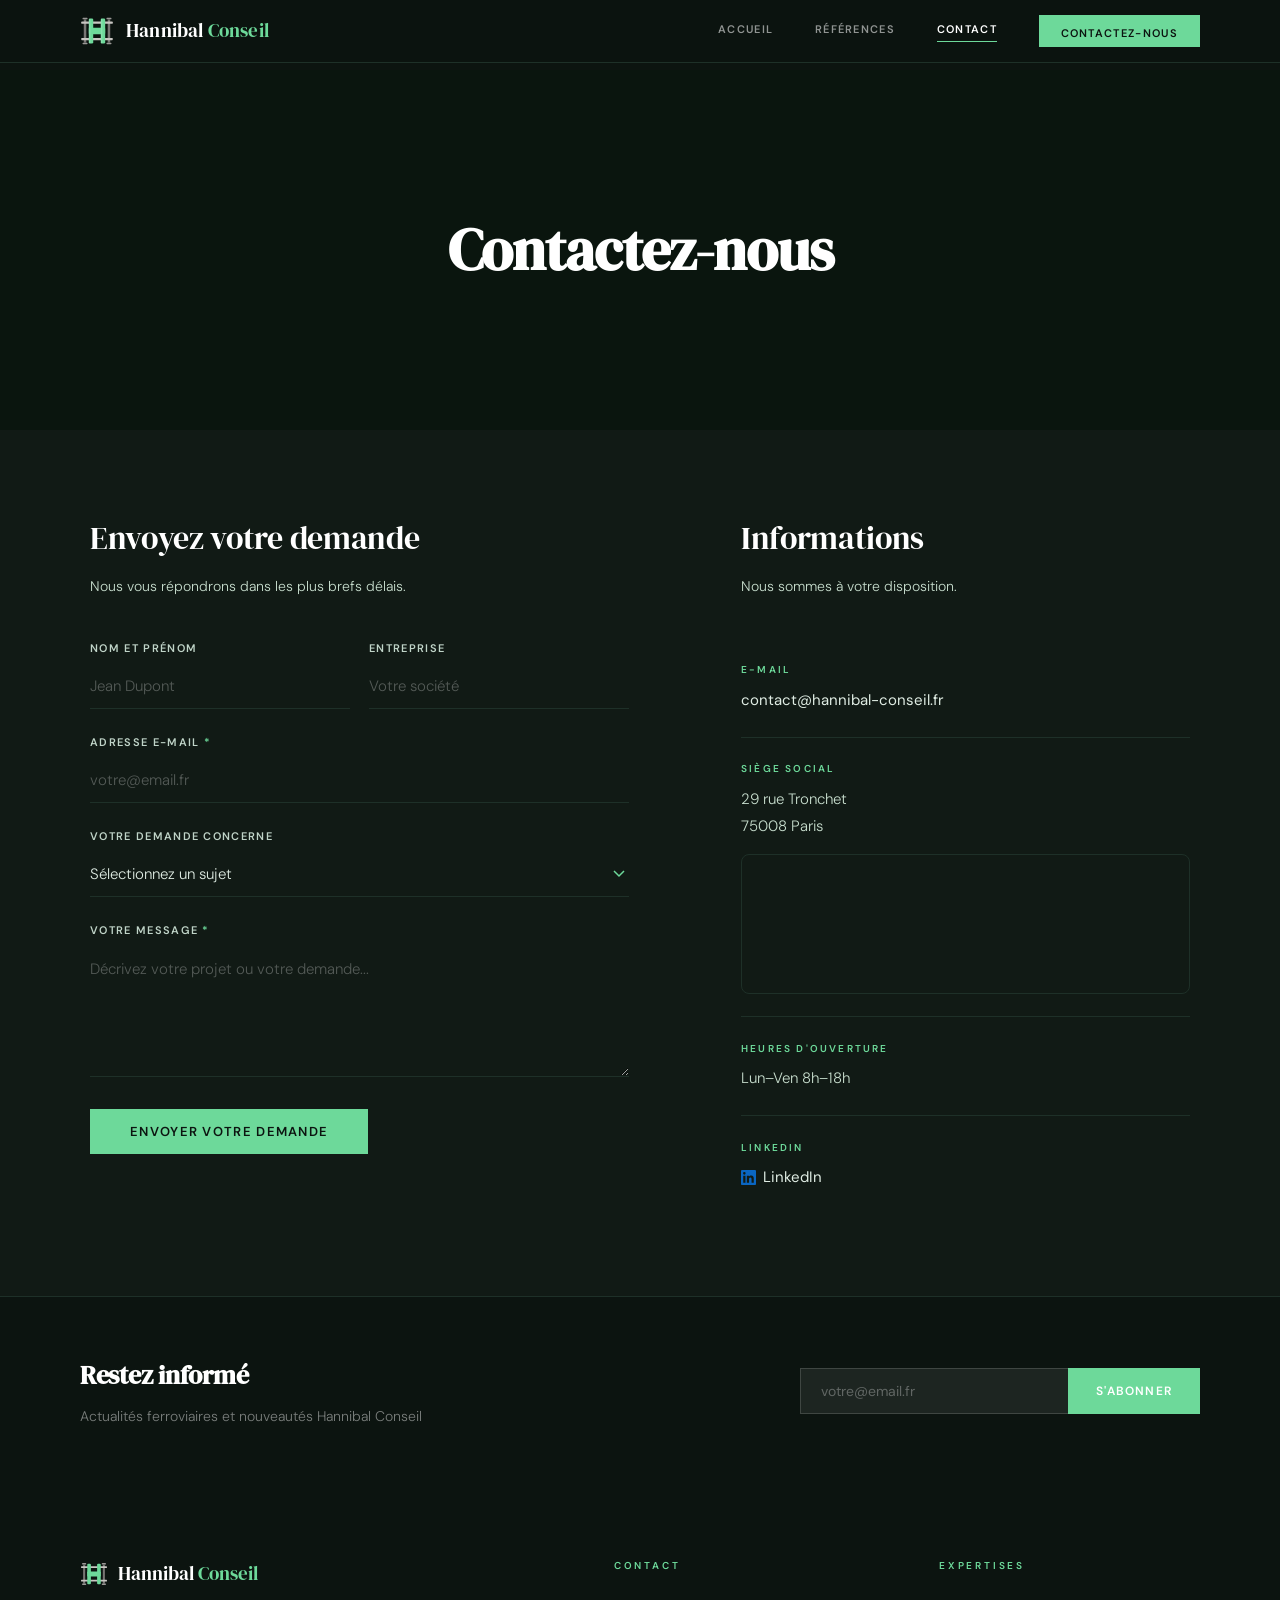
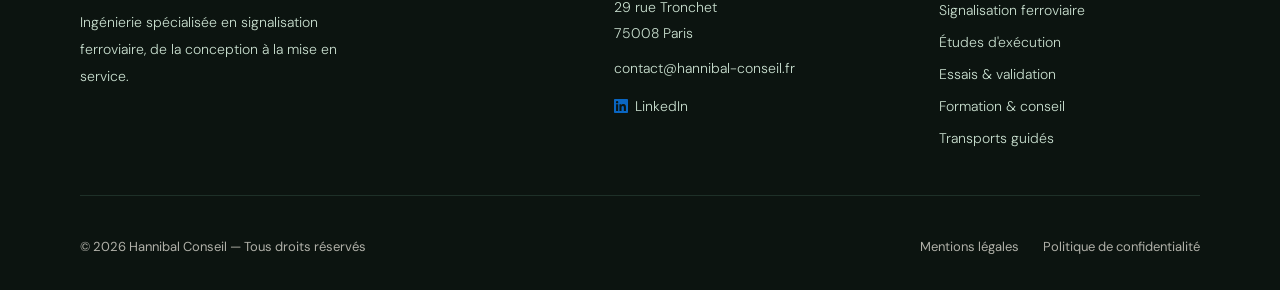
==== commit 6b363e2e: "Supprimer bouton WhatsApp, section implantations et normes; texte lisible; logos clients sur fond bl" ====
--- a/contact.html
+++ b/contact.html
@@ -295,13 +295,6 @@
   </div>
 </footer>
 
-<!-- BOUTON WHATSAPP -->
-<a href="contact.html" class="whatsapp-btn" aria-label="Nous contacter">
-  <svg xmlns="http://www.w3.org/2000/svg" viewBox="0 0 24 24" fill="white">
-    <path d="M17.472 14.382c-.297-.149-1.758-.867-2.03-.967-.273-.099-.471-.148-.67.15-.197.297-.767.966-.94 1.164-.173.199-.347.223-.644.075-.297-.15-1.255-.463-2.39-1.475-.883-.788-1.48-1.761-1.653-2.059-.173-.297-.018-.458.13-.606.134-.133.298-.347.446-.52.149-.174.198-.298.298-.497.099-.198.05-.371-.025-.52-.075-.149-.669-1.612-.916-2.207-.242-.579-.487-.5-.669-.51-.173-.008-.371-.01-.57-.01-.198 0-.52.074-.792.372-.272.297-1.04 1.016-1.04 2.479 0 1.462 1.065 2.875 1.213 3.074.149.198 2.096 3.2 5.077 4.487.709.306 1.262.489 1.694.625.712.227 1.36.195 1.871.118.571-.085 1.758-.719 2.006-1.413.248-.694.248-1.289.173-1.413-.074-.124-.272-.198-.57-.347z"/>
-    <path d="M12 0C5.373 0 0 5.373 0 12c0 2.125.553 4.118 1.52 5.846L0 24l6.335-1.652C8.025 23.292 9.97 24 12 24c6.627 0 12-5.373 12-12S18.627 0 12 0zm0 21.818c-1.848 0-3.592-.537-5.07-1.466l-.364-.216-3.758.98.998-3.672-.237-.376C2.645 15.397 2.182 13.748 2.182 12c0-5.419 4.399-9.818 9.818-9.818S21.818 6.581 21.818 12 17.419 21.818 12 21.818z"/>
-  </svg>
-</a>
 
 <script>
 const bar = document.getElementById('scroll-progress');
--- a/style.css
+++ b/style.css
@@ -14,7 +14,7 @@
   --bg:        #111a15;
   --dark:      #0c1410;
   --mid:       #c0d4c8;
-  --muted:     #8aab92;
+  --muted:     #c8dece;
   --border:    #1e3028;
   --text:      #e0ede4;
   --nav-h:     70px;
@@ -218,17 +218,6 @@
 .link-arrow span { font-size:15px; transition:transform .2s; }
 .link-arrow:hover span { transform:translateX(4px); }
 
-/* ── BOUTON WHATSAPP ── */
-.whatsapp-btn {
-  position:fixed; bottom:2rem; right:2rem; z-index:300;
-  width:54px; height:54px;
-  background:#25D366; border-radius:50%;
-  display:flex; align-items:center; justify-content:center;
-  box-shadow:0 4px 22px rgba(37,211,102,.42);
-  transition:transform .3s cubic-bezier(.34,1.56,.64,1), box-shadow .3s;
-}
-.whatsapp-btn:hover { transform:scale(1.12); box-shadow:0 8px 32px rgba(37,211,102,.55); }
-.whatsapp-btn svg { width:28px; height:28px; }
 
 /* ══════════════════════════════════════════
    FOOTER COMMUN
@@ -323,5 +312,4 @@
   .footer-main { padding:2.5rem 1.2rem 1.2rem; }
   .footer-inner { grid-template-columns:1fr; gap:2rem; }
   .footer-legal { flex-direction:column; gap:.6rem; }
-  .whatsapp-btn { bottom:1.5rem; right:1.5rem; }
-}
+}
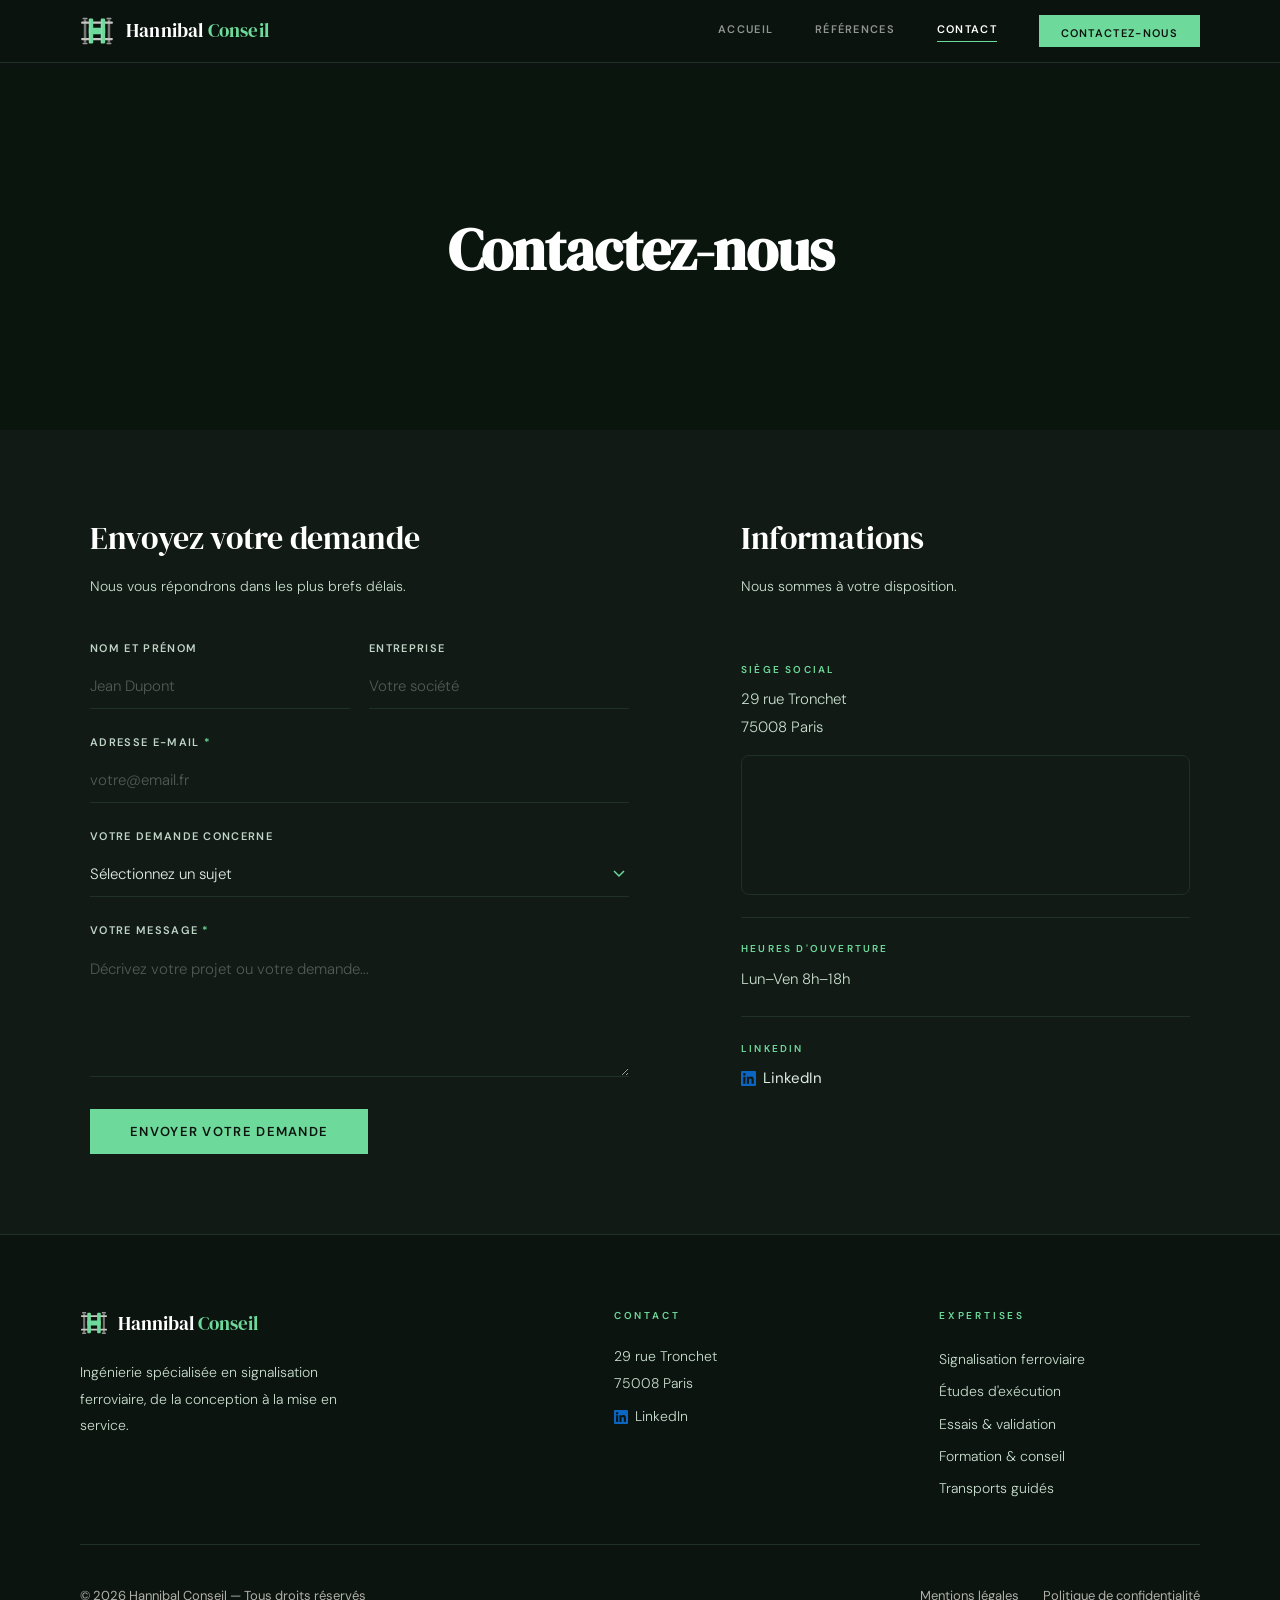
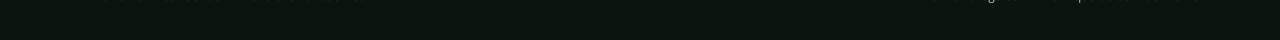
==== commit f5e4863e: "Supprimer newsletter, CTA signalisation et email contact de toutes les pages Co-Authored-By: Claude " ====
--- a/contact.html
+++ b/contact.html
@@ -200,10 +200,6 @@
       <div class="info-title">Informations</div>
       <p class="info-sub">Nous sommes à votre disposition.</p>
       <div class="info-block">
-        <div class="info-label">E-mail</div>
-        <a href="mailto:contact@hannibal-conseil.fr">contact@hannibal-conseil.fr</a>
-      </div>
-      <div class="info-block">
         <div class="info-label">Siège social</div>
         <p style="margin-bottom:.8rem">29 rue Tronchet<br>75008 Paris</p>
         <div style="border-radius:8px;overflow:hidden;border:1px solid var(--border);height:140px;">
@@ -234,16 +230,6 @@
 
 <!-- FOOTER -->
 <footer>
-  <div class="footer-newsletter">
-    <div class="footer-newsletter-text">
-      <h3>Restez informé</h3>
-      <p>Actualités ferroviaires et nouveautés Hannibal Conseil</p>
-    </div>
-    <form class="newsletter-form" onsubmit="return false;">
-      <input type="email" placeholder="votre@email.fr" aria-label="Votre adresse e-mail">
-      <button type="submit">S'abonner</button>
-    </form>
-  </div>
   <div class="footer-main">
     <div class="footer-inner">
       <div class="footer-col">
@@ -268,7 +254,6 @@
       <div class="footer-col">
         <div class="footer-col-title">Contact</div>
         <p>29 rue Tronchet<br>75008 Paris</p>
-        <a href="mailto:contact@hannibal-conseil.fr" style="margin-top:.6rem;display:block">contact@hannibal-conseil.fr</a>
         <a href="https://www.linkedin.com/in/wisam-i-6a949890" target="_blank" style="display:inline-flex;align-items:center;gap:7px;margin-top:.5rem">
           <svg xmlns="http://www.w3.org/2000/svg" width="14" height="14" viewBox="0 0 24 24" fill="#0A66C2"><path d="M20.447 20.452h-3.554v-5.569c0-1.328-.027-3.037-1.852-3.037-1.853 0-2.136 1.445-2.136 2.939v5.667H9.351V9h3.414v1.561h.046c.477-.9 1.637-1.85 3.37-1.85 3.601 0 4.267 2.37 4.267 5.455v6.286zM5.337 7.433a2.062 2.062 0 0 1-2.063-2.065 2.064 2.064 0 1 1 2.063 2.065zm1.782 13.019H3.555V9h3.564v11.452zM22.225 0H1.771C.792 0 0 .774 0 1.729v20.542C0 23.227.792 24 1.771 24h20.451C23.2 24 24 23.227 24 22.271V1.729C24 .774 23.2 0 22.222 0h.003z"/></svg>
           LinkedIn
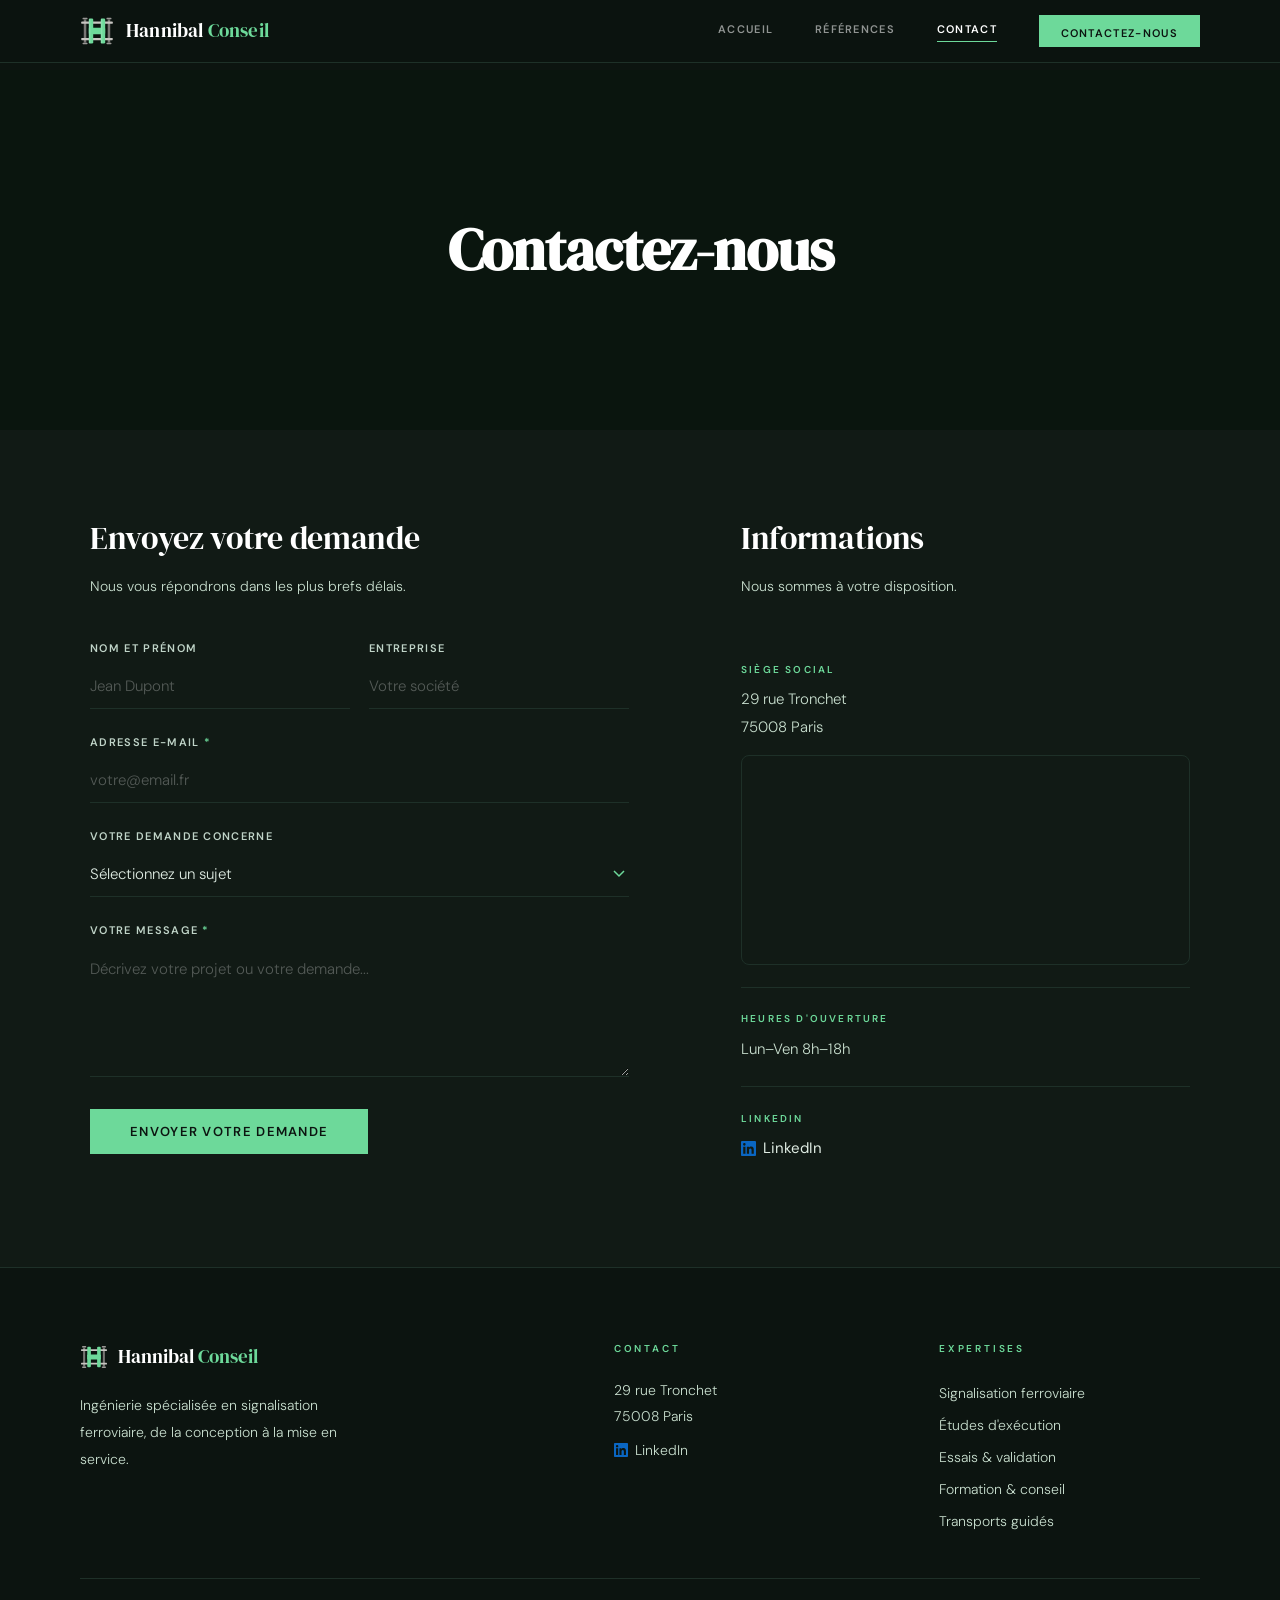
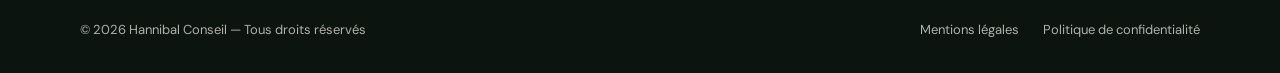
==== commit 00d59faf: "Agrandir la carte Google Maps de 140px à 210px sur la page contact" ====
--- a/contact.html
+++ b/contact.html
@@ -202,10 +202,10 @@
       <div class="info-block">
         <div class="info-label">Siège social</div>
         <p style="margin-bottom:.8rem">29 rue Tronchet<br>75008 Paris</p>
-        <div style="border-radius:8px;overflow:hidden;border:1px solid var(--border);height:140px;">
+        <div style="border-radius:8px;overflow:hidden;border:1px solid var(--border);height:210px;">
           <iframe
             src="https://www.google.com/maps/embed?pb=!1m18!1m12!1m3!1d2624.2!2d2.3268!3d48.8742!2m3!1f0!2f0!3f0!3m2!1i1024!2i768!4f13.1!3m3!1m2!1s0x47e66e38d3c62181%3A0x9c63d04e0c48b0c0!2s29%20Rue%20Tronchet%2C%2075008%20Paris!5e0!3m2!1sfr!2sfr!4v1"
-            width="100%" height="140" style="border:0;display:block"
+            width="100%" height="210" style="border:0;display:block"
             allowfullscreen="" loading="lazy"
             referrerpolicy="no-referrer-when-downgrade"
             title="29 rue Tronchet, Paris 8e">
